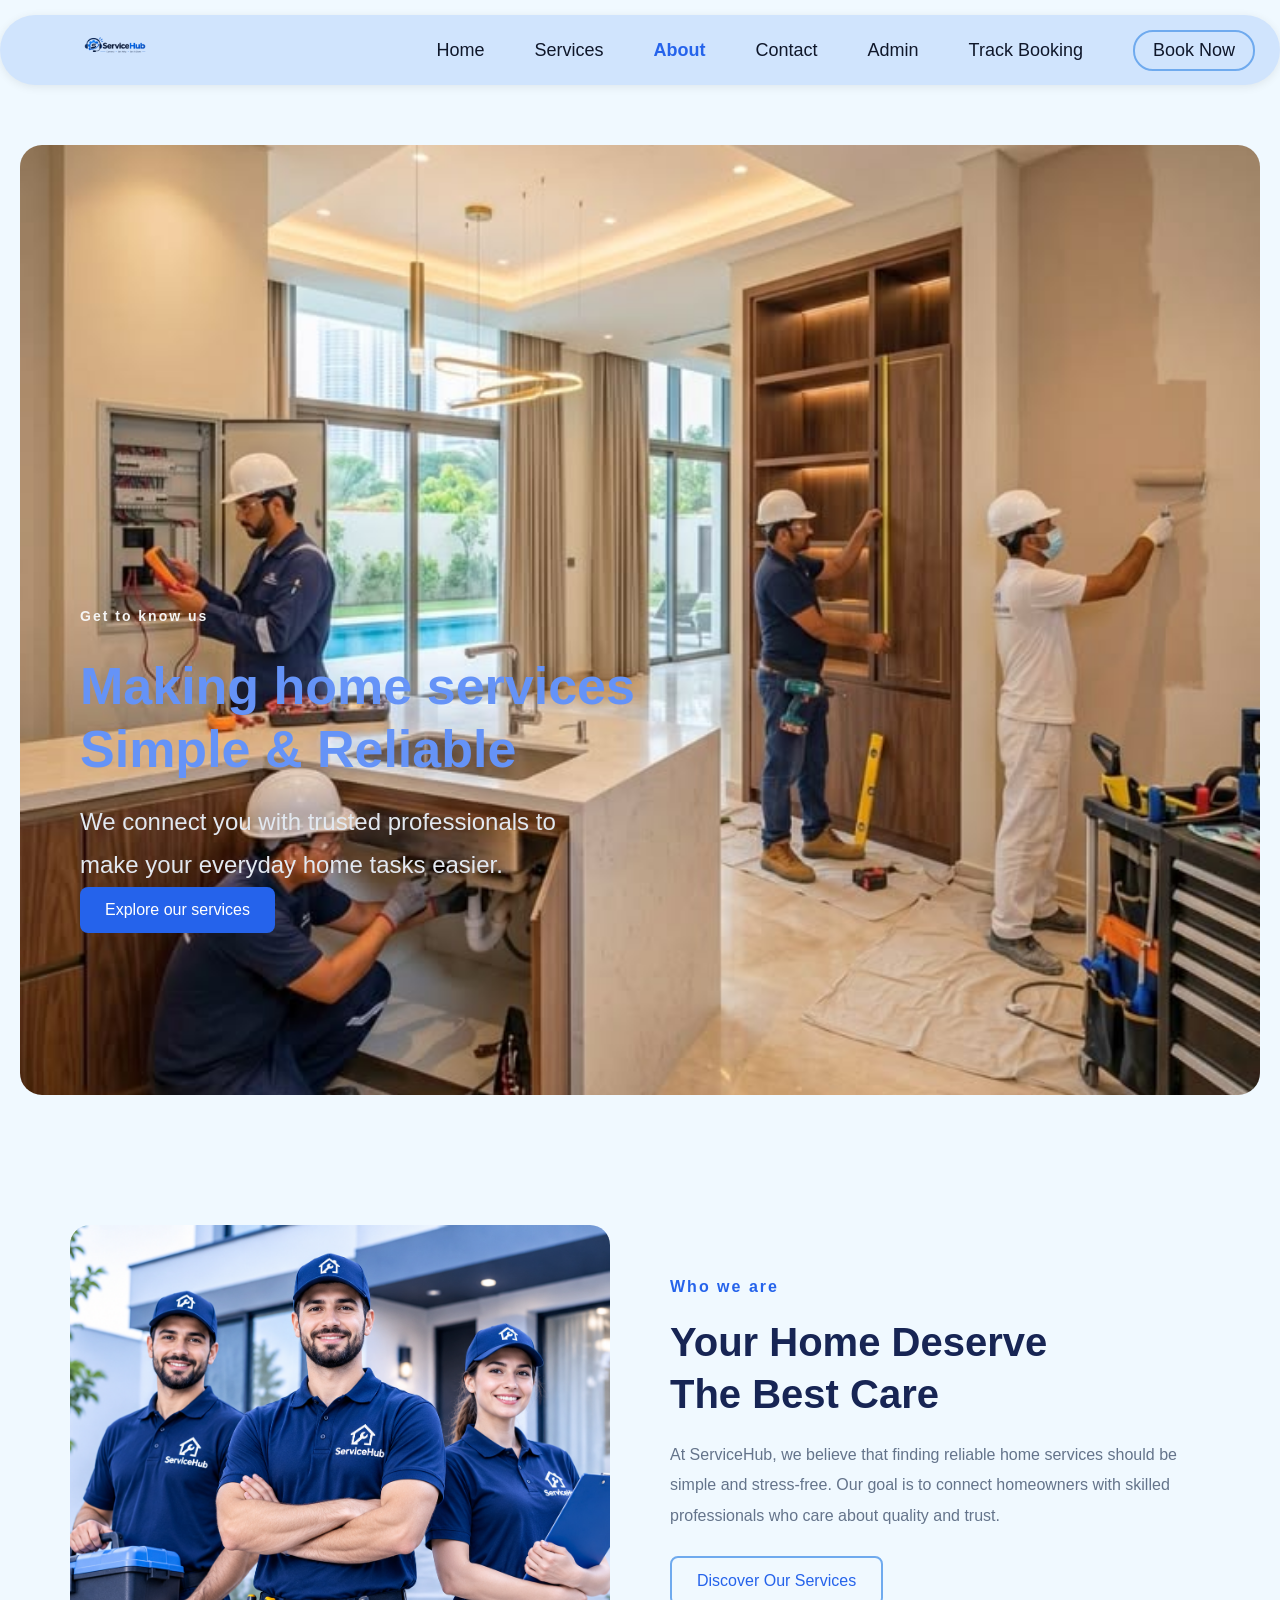
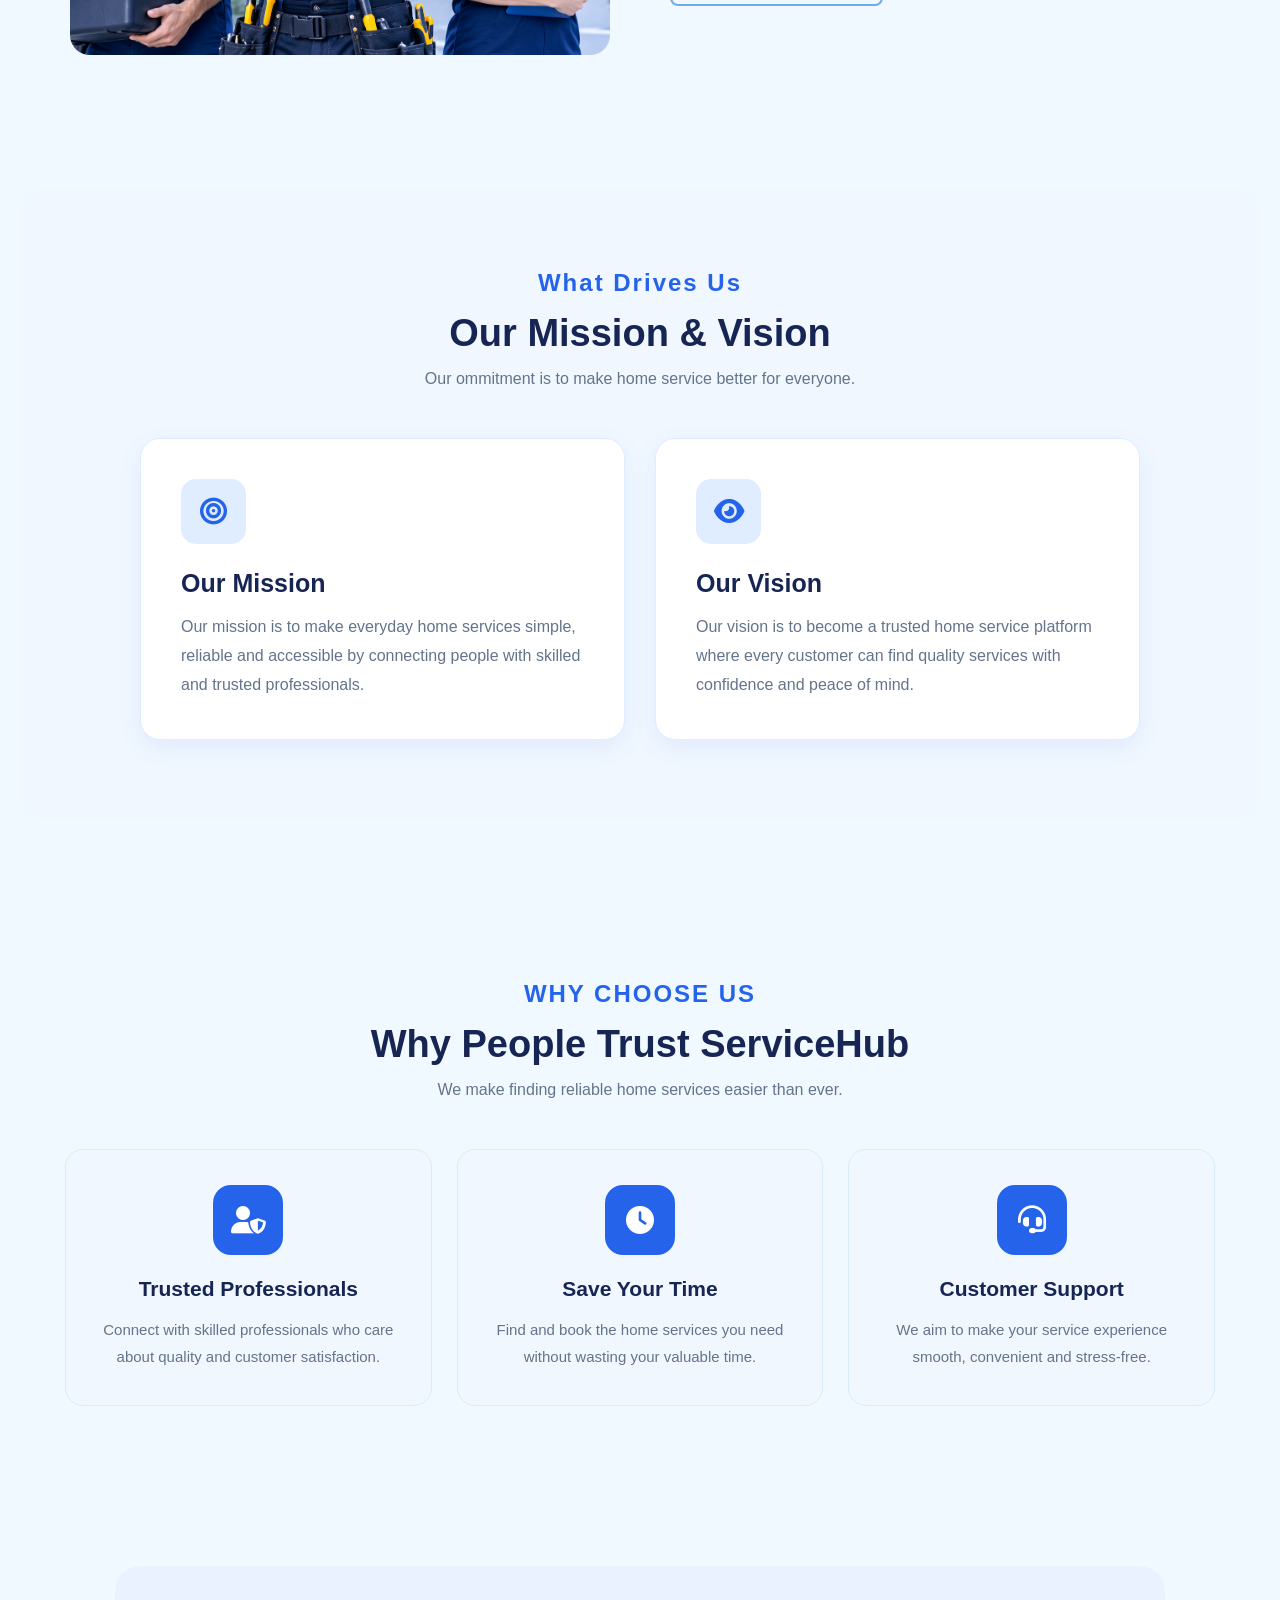
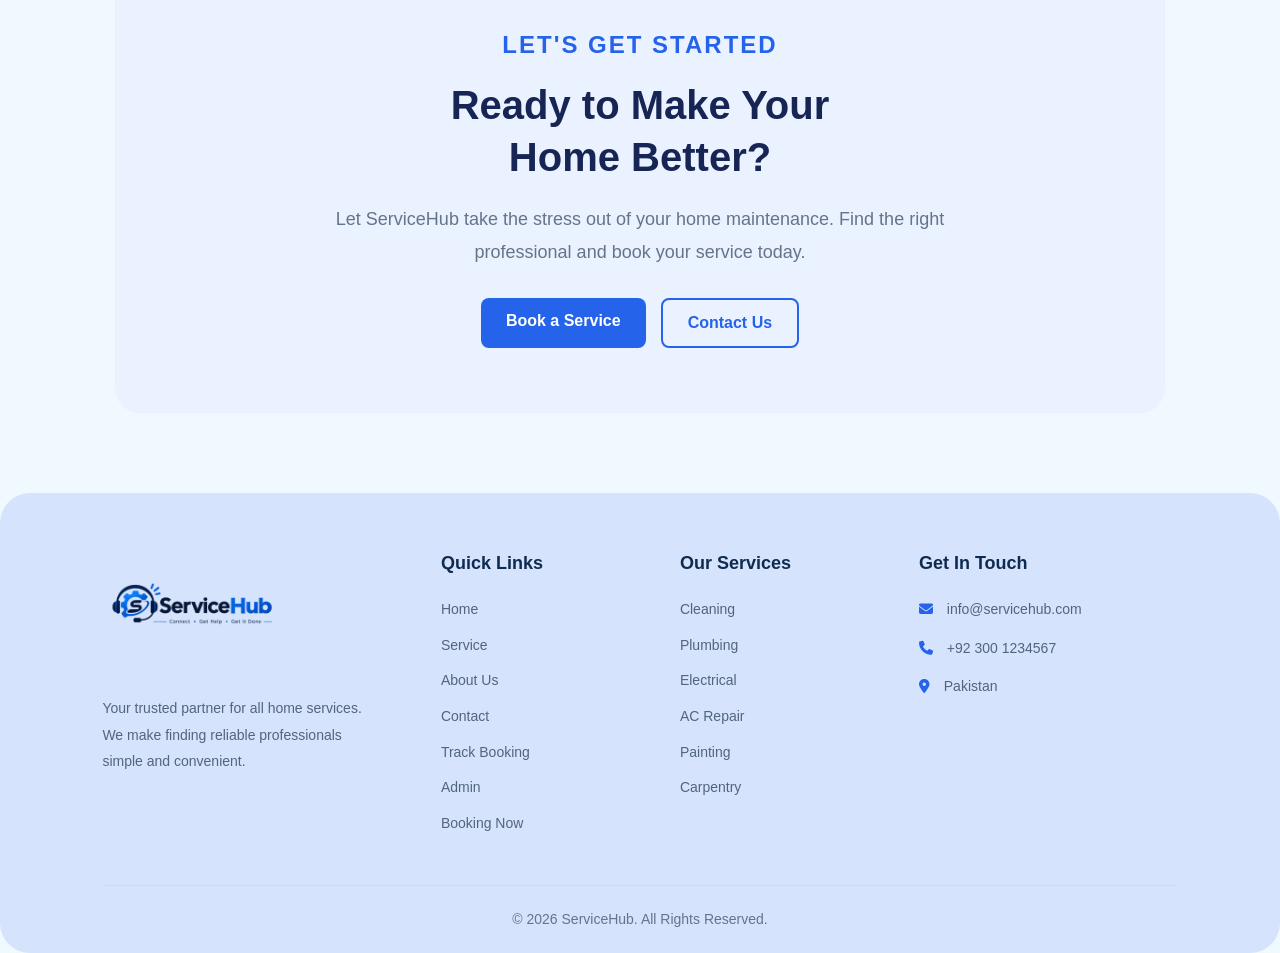
==== about.html @ fc19d073 "servicehub" ====
<!DOCTYPE html>
<html lang="en">

<head>
    <meta charset="UTF-8">
    <meta name="viewport" content="width=device-width, initial-scale=1.0">

    <title>About Us | ServiceHub</title>

    <link rel="stylesheet" href="style.css">
    <link rel="stylesheet" href="https://cdnjs.cloudflare.com/ajax/libs/font-awesome/6.7.2/css/all.min.css">
</head>

<body>

    <!-- Navbar -->
    <header class="header">
        <nav class="navbar">

            <a href="index.html" class="logo">
                <img src="./images/logo.png" alt="ServiceHub Logo">
            </a>

            <div class="nav-links" id="nav-links">
                <a href="index.html">Home</a>
                <a href="service.html">Services</a>
                <a href="about.html" class="active">About</a>
                <a href="contact.html">Contact</a>
                <li>
                    <a href="admin.html">Admin</a>
                </li>
                <li>
                    <a href="tracking.html">Track Booking</a>
                </li>
                <a href="booking.html" class="nav-btn">Book Now</a>
            </div>

            <div class="menu-toggle" id="menu-toggle">
                <i class="fa-solid fa-bars"></i>
            </div>

        </nav>
    </header>

    <section class="about-hero">
        <div class="about-hero-content">
            <span>Get to know us</span>

            <h1>Making home services <br>Simple & Reliable</h1>
            <p>
                We connect you with trusted professionals
                to make your everyday home tasks easier.
            </p>
            <a href="service.html" class="about-hero-btn">Explore our services</a>
        </div>

    </section>

    <section class="who-we-are">
        <div class="who-image">
            <img src="./images/story.png" alt="image">
        </div>
        <div class="who-content">
            <span>Who we are</span>
            <h2>Your Home Deserve <br> The Best Care</h2>
            <p>
                At ServiceHub, we believe that finding reliable
                home services should be simple and stress-free.
                Our goal is to connect homeowners with skilled
                professionals who care about quality and trust.
            </p>
            <a href="service.html">Discover Our Services</a>
        </div>

    </section>

    <section class="mission-vision">
        <div class="mission-heading">
            <span>What Drives Us</span>
            <h2>Our Mission & Vision</h2>
            <p>Our ommitment is to make home service better for everyone.</p>
        </div>
        <div class="mission-container">
            <div class="mission-card">
                <div class="mission-icon">
                    <i class="fa-solid fa-bullseye"></i>
                </div>
                <h3>Our Mission</h3>
                <p>
                    Our mission is to make everyday home services
                    simple, reliable and accessible by connecting
                    people with skilled and trusted professionals.
                </p>
            </div>

            <div class="mission-card">
                <div class="mission-icon">
                    <i class="fa-solid fa-eye"></i>
                </div>
                <h3>Our Vision</h3>
                <p>
                    Our vision is to become a trusted home service
                    platform where every customer can find quality
                    services with confidence and peace of mind.
                </p>
            </div>

        </div>
    </section>

    <section class="why-choose">

        <div class="why-heading">
            <span>WHY CHOOSE US</span>
            <h2>Why People Trust ServiceHub</h2>
            <p>We make finding reliable home services easier than ever.</p>
        </div>

        <div class="why-container">

            <div class="why-card">
                <div class="why-icon">
                    <i class="fa-solid fa-user-shield"></i>
                </div>
                <h3>Trusted Professionals</h3>
                <p>Connect with skilled professionals who care about quality and customer satisfaction.</p>
            </div>

            <div class="why-card">
                <div class="why-icon">
                    <i class="fa-solid fa-clock"></i>
                </div>
                <h3>Save Your Time</h3>
                <p>Find and book the home services you need without wasting your valuable time.</p>
            </div>

            <div class="why-card">
                <div class="why-icon">
                    <i class="fa-solid fa-headset"></i>
                </div>
                <h3>Customer Support</h3>
                <p>We aim to make your service experience smooth, convenient and stress-free.</p>
            </div>

        </div>

    </section>


    <section class="about-cta">

        <div class="cta-content">
            <span>LET'S GET STARTED</span>

            <h2>Ready to Make Your
                <br>Home Better?
            </h2>

            <p>
                Let ServiceHub take the stress out of your
                home maintenance. Find the right professional
                and book your service today.
            </p>

            <div class="cta-buttons">
                <a href="booking.html" class="cta-book">Book a Service</a>
                <a href="contact.html" class="cta-contact">Contact Us</a>
            </div>
        </div>

    </section>

    <footer class="footer">

        <div class="footer-container">

            <div class="footer-about">
                <img src="./images/logo.png" alt="ServiceHub Logo" class="footer-logo">

                <p>
                    Your trusted partner for all home services.
                    We make finding reliable professionals simple
                    and convenient.
                </p>
            </div>

            <div class="footer-links">
                <h3>Quick Links</h3>
                <a href="index.html">Home</a>
                <a href="service.html">Service</a>
                <a href="about.html">About Us</a>
                <a href="contact.html">Contact</a>
                <a href="tracking.html">Track Booking</a>
                <a href="admin.html">Admin</a>
                <a href="booking.html">Booking Now</a>
            </div>

            <div class="footer-links">
                <h3>Our Services</h3>
                <a href="service.html#cleaning">Cleaning</a>
                <a href="service.html#plumbing">Plumbing</a>
                <a href="service.html#electrical">Electrical</a>
                <a href="service.html#ac-repair">AC Repair</a>
                 <a href="service.html#painting">Painting</a>
                <a href="service.html#carpentry">Carpentry</a>
            </div>

            <div class="footer-contact">
                <h3>Get In Touch</h3>
             <p><i class="fa-solid fa-envelope"></i> <a href="mailto:info@servicehub.com">
                        info@servicehub.com
                    </a></p>
                <p><i class="fa-solid fa-phone"></i> <a href="tel:+923001234567">
                        +92 300 1234567
                    </a></p>
                <p><i class="fa-solid fa-location-dot"></i> Pakistan</p>
            </div>

        </div>

        <div class="footer-bottom">
            <p>© 2026 ServiceHub. All Rights Reserved.</p>
        </div>

    </footer>


    <!-- JavaScript -->
    <script src="./script.js"></script>

</body>

</html>
---- style.css ----
/* Universal Styling */
* {
    margin: 0;
    padding: 0;
    box-sizing: border-box;
}

body {
    font-family: Arial, sans-serif;
    background-color: #f0f9ff;
}

/* Header */
.header {
    position: fixed;
    width: 100%;
    background-color: #d0e4fd;
    box-shadow: 0 2px 10px rgba(0, 0, 0, 0.08);
    border-radius: 50px;
    top: 15px;
    z-index: 1000;
}

.navbar {
    width: 100%;
    height: 70px;
    padding: 0px 25px;
    display: flex;
    align-items: center;
    justify-content: space-between;
    box-sizing: border-box;
}

.menu-toggle {
    display: none;
    width: 42px;
    height: 42px;
    border: 1px solid #dddddd;
    border-radius: 8px;
    background: transparent;
    color: #111827;
    font-size: 22px;
    cursor: pointer;
}

.menu-toggle span {
    display: block;
    width: 22px;
    height: 2px;
    background-color: #2563eb;
    border-radius: 5px;
}

.logo img {
    width: 180px;
    height: 45px;
    object-fit: contain;
    transform: none;
}

/* Navigation Links */
.nav-links {
    display: flex;
    align-items: center;
    gap: 50px;
    list-style: none;
}

.nav-links a {
    text-decoration: none;
    color: #0f172a;
    font-size: 18px;
    font-weight: 500;
}

.nav-links a:hover {
    color: #2563eb;
}

.nav-btn {
    border: 2px solid #6faaee;
    color: #2563eb;
    padding: 8px 18px;
    border-radius: 20px;
    text-decoration: none;
    font-size: 15px;
    font-weight: 600;
}

.nav-btn:hover {
  background: #6faaee;
    transform: translateY(-3px);
}

/* Hero Section */
.hero {
    min-height: 780px;
    margin: 0 20px 20px;
    margin-top: 125px;

    padding: 40px;
    display: flex;
    align-items: flex-end;

    border-radius: 30px;
    overflow: hidden;

    background-image: url(./images/img2.jpg);
    background-size: cover;
    background-position: center;
    background-repeat: no-repeat;
}

/* Hero Content */
.hero-content {
    max-width: 650px;
}

.hero-tag {
    color: #146dd9;
    font-size: 14px;
    font-weight: 600;
    letter-spacing: 1px;
}

.hero-content h1 {
    color: white;
    font-size: 48px;
    line-height: 1.2;
    margin: 15px 0;
}

.hero-content h1 span {
    color: #6faaee;
}

.hero-content p {
    color: white;
    font-size: 16px;
    line-height: 1.7;
    max-width: 520px;
}

.hero-buttons {
    display: flex;
    gap: 15px;
    margin-top: 25px;
}

.primary-btn,
.secondary-btn {
    padding: 14px 22px;
    border-radius: 7px;
    text-decoration: none;
    font-weight: 600;
    transition: 0.3s ease;
}

.primary-btn {
    background-color: #2563eb;
    color: white;
}

.primary-btn:hover {
    background-color: rgb(15, 15, 112);
    color: white;
    transform: translateY(-3px);
}

.secondary-btn {
    background-color: #2563eb;
    color: white;
}

.secondary-btn:hover {
    background-color: rgb(9, 9, 91);
    color: white;
    transform: translateY(-3px);
}

/* ===== Popular Services Section ===== */
.services {
    padding: 70px 7%;
    background-color: #f0f9ff;
}

/* Section Heading */
.section-heading {
    text-align: center;
    margin-bottom: 45px;
}

.section-heading span {
    color: #2563eb;
    font-size: 13px;
    font-weight: 700;
    letter-spacing: 1.5px;
}

.section-heading h2 {
    color: #1e293b;
    font-size: 36px;
    margin: 12px 0;
}

.section-heading p {
    color: #64748b;
    font-size: 16px;
}

/* Cards Container */
.service-container {
    display: grid;
    grid-template-columns: repeat(3, 1fr);
    gap: 28px;
}

/* Individual Card */
.service-card {
    background-color: white;
    border-radius: 18px;
    overflow: hidden;
    box-shadow: 0 5px 20px rgba(37, 99, 235, 0.08);
    transition: transform 0.4s ease, box-shadow 0.4s ease;
}

.service-card:hover {
    transform: translateY(-10px);
    box-shadow: 0 15px 30px rgba(37, 99, 235, 0.15);
}

/* Card Images */
.service-img {
    width: 100%;
    height: 380px;
    object-fit: cover;
    background-color: #f8fafc;
    display: block;
    padding: 8px;
    border-radius: 30px;
    cursor: pointer;
}

.service-card a {
    /* background-color: #2563eb; */
    border: 2px solid #6faaee;
    color: white;
    padding: 12px 22px;
    border-radius: 10px;
    text-decoration: none;
    font-size: 15px;
    font-weight: 600;
}

.service-card a:hover {
    background: #6faaee;
    transform: translateY(-3px);
    box-shadow: 0 5px 12px rgba(37, 99, 235, 0.2);
}

.service-card:hover .service-img {
    transform: none;
}

/* Card Content */
.service-card h3 {
    color: #1e293b;
    font-weight: bold;
    font-size: 21px;
    margin: 20px 20px 10px;
}

.service-card p {
    color: #64748b;
    font-size: 20px;
    line-height: 1.7;
    margin: 0 20px 20px;
}

/* Explore Link */
.service-card a {
    display: inline-block;
    color: #2563eb;
    text-decoration: none;
    font-size: 14px;
    font-weight: 600;
    margin: 0 20px 25px;
    transition: color 0.3s ease;
}

.service-card a:hover {
    color: #1d4ed8;
}


/* ServiceHub Difference Section */
.difference {
    background-color: #f3f7ff;
    padding: 100px 8%;
}

.difference-heading {
    text-align: center;
    margin-bottom: 55px;
}

.difference-heading span {
    color: #2563eb;
    font-size: 13px;
    font-weight: 700;
    letter-spacing: 2px;
}

.difference-heading h2 {
    color: #102b50;
    font-size: 42px;
    margin: 20px 0 14px;
}

.difference-heading p {
    color: #64748b;
    font-size: 17px;
}
.difference-container {
    display: grid;
    grid-template-columns: repeat(3, 280px);
    justify-content: center;
    gap: 24px;
    width: 100%;
    margin: 0 auto;
}

.difference-card {
    background-color: #ffffff;
    border: 1px solid #dce8fa;
    border-radius: 16px;
    padding: 30px 26px;
    transition: 0.3s ease;
}

.difference-card:hover {
    transform: translateY(-8px);
    box-shadow: 0 15px 35px rgba(30, 64, 175, 0.10);
}

.difference-icon {
    width: 61px;
    height: 61px;
    background-color: #e5efff;
    color: #2563eb;
    border-radius: 15px;
    display: flex;
    align-items: center;
    justify-content: center;
    font-size: 24px;
    margin-bottom: 20px;
}

.difference-card h3 {
    color: #102b50;
    font-size: 19px;
    margin-bottom: 12px;
}

.difference-card p {
    color: #64748b;
    font-size: 15px;
    line-height: 1.8;
}

/* How It Works Section */
.how-it-works {
    padding: 100px 8%;
    background: #ffffff;
    text-align: center;
}

.how-heading span {
    color: #2563eb;
    font-size: 13px;
    font-weight: 700;
    letter-spacing: 2px;
}

.how-heading h2 {
    color: #102b50;
    font-size: 38px;
    margin: 18px 0 12px;
}

.how-heading p {
    color: #64748b;
    font-size: 16px;
}

.steps-container {
    display: grid;
    grid-template-columns: repeat(3, 280px);
    justify-content: center;
    gap: 65px;
    margin: 70px auto 45px;
}

.step {
    position: relative;
    text-align: center;
}

.step-number {
    width: 95px;
    height: 95px;
    background: #e8f0ff;
    color: #2563eb;
    border-radius: 50%;
    display: flex;
    align-items: center;
    justify-content: center;
    font-size: 32px;
    margin: 0 auto 25px;
    position: relative;
    border: 2px solid #d5e4ff;
}

.step-number span {
    position: absolute;
    top: -8px;
    right: -8px;
    background: #2563eb;
    color: white;
    font-size: 12px;
    padding: 7px;
    border-radius: 50%;
}

.step h3 {
    color: #102b50;
    font-size: 20px;
    margin-bottom: 12px;
}

.step p {
    color: #64748b;
    font-size: 15px;
    line-height: 1.8;
}

.steps-btn {
    display: inline-flex;
    align-items: center;
    gap: 12px;
    border: 2px solid #6faaee;
    color: #2563eb;
    padding: 14px 28px;
    border-radius: 8px;
    text-decoration: none;
    font-weight: 600;
    transition: 0.3s;
}

.steps-btn:hover {
    background: #6faaee;
    transform: translateY(-3px);
}


/* Featured Service Banner */
.featured-banner {
    background: #eaf2ff;
    max-width: 1250px;
    margin: 70px auto;
    padding: 55px 65px;
    border-radius: 25px;
    display: flex;
    align-items: center;
    justify-content: space-between;
    gap: 40px;
    overflow: hidden;
}

.featured-content {
    flex: 1;
}

.featured-tag {
    color: #2563eb;
    font-size: 13px;
    font-weight: 700;
    letter-spacing: 2px;
}

.featured-content h2 {
    color: #102b50;
    font-size: 38px;
    line-height: 1.3;
    margin: 18px 0;
    max-width: 480px;
}

.featured-content p {
    color: #64748b;
    font-size: 16px;
    line-height: 1.8;
    max-width: 470px;
    margin-bottom: 28px;
}

.featured-btn {
    display: inline-flex;
    align-items: center;
    gap: 12px;
   border: 2px solid #6faaee;
    color: #2563eb;
    text-decoration: none;
    padding: 15px 25px;
    border-radius: 8px;
    font-weight: 600;
    transition: 0.3s;
}

.featured-btn:hover {
    background: #6faaee;
    transform: translateY(-3px);
}

.featured-image {
    flex: 1;
    display: flex;
    justify-content: center;
}

.featured-image img {
    width: 100%;
    max-width: 430px;
    height: 330px;
    object-fit: cover;
    border-radius: 20px;
}
.featured-image {
    overflow: hidden;
    border-radius: 20px;
}

.featured-image img {
    transition: transform 0.5s ease;
    cursor: pointer;
}

.featured-image img:hover {
    transform: scale(1.08);
}


/* Footer */
.footer {
    background: #d5e4fc;
    color: #102b50;
    padding: 60px 8% 20px;
    border-radius: 30px;
}

/* Footer Container */
.footer-container {
    display: grid;
    grid-template-columns: 1.5fr 1fr 1fr 1.3fr;
    gap: 40px;
    padding-bottom: 40px;
}

/* Footer Logo */
.footer-logo {
    width: 180px;
    height: auto;
    object-fit: contain;
    margin-bottom: 18px;
}

/* Footer Headings */
.footer h2 {
    font-size: 30px;
    margin-bottom: 18px;
    color: #102b50;
}

.footer h2 span {
    color: #2563eb;
}

.footer h3 {
    font-size: 18px;
    color: #102b50;
    margin-bottom: 22px;
}

/* Footer Text */
.footer p,
.footer a {
    color: #52657e;
    font-size: 14px;
    line-height: 1.9;
}

.footer-about p {
    max-width: 280px;
}

/* Footer Links */
.footer-links {
    display: flex;
    flex-direction: column;
}

.footer a {
    text-decoration: none;
    margin-bottom: 9px;
    transition: 0.3s ease;
}

.footer a:hover {
    color: #2563eb;
    padding-left: 5px;
}

/* Contact Information */
.footer-contact p {
    margin-bottom: 12px;
    cursor: pointer;
}

.footer-contact i {
    color: #2563eb;
    margin-right: 10px;
}

/* Copyright */
.footer-bottom {
    border-top: 1px solid #cbdcf5;
    text-align: center;
    padding-top: 20px;
}

.footer-bottom p {
    color: #64748b;
    margin: 0;
}

/* <==============service page============= */


/* Services Hero */

.services-hero {
    background: linear-gradient(120deg, #f0f6ff, #e2edff);
    padding: 110px 8%;
    text-align: center;
}

.services-hero-content {
    max-width: 850px;
    margin: auto;
}

.services-tag {
    color: #2563eb;
    font-size: 13px;
    font-weight: 700;
    letter-spacing: 2px;
}

.services-hero h1 {
    color: #102b50;
    font-size: 55px;
    line-height: 1.2;
    margin: 20px 0;
}

.services-hero h1 span {
    color: #2563eb;
}

.services-hero p {
    color: #64748b;
    font-size: 16px;
    line-height: 1.8;
    max-width: 600px;
    margin: 0 auto 30px;
}

/* Search Bar */

.service-search {
    background: white;
    max-width: 650px;
    margin: auto;
    padding: 10px;
    border-radius: 12px;
    display: flex;
    align-items: center;
    gap: 12px;
    box-shadow: 0 8px 25px rgba(16, 43, 80, 0.08);
}

.service-search i {
    color: #2563eb;
    padding-left: 12px;
}

.service-search input {
    flex: 1;
    min-width: 0;
    border: none;
    outline: none;
    padding: 12px 5px;
    font-size: 24px;
}

.service-search button {
    border: 2px solid #6faaee !important;
    color: #1d63f9;
    padding: 12px 25px;
    border-radius: 8px;
    cursor: pointer;
    transition: 0.3s;
}


.service-search button:hover {
   background: #6faaee;
    transform: translateY(-3px);
}

/* Categories */

.service-categories {
    padding: 80px 8%;
    background: #ffffff;
}

.category-heading {
    text-align: center;
    margin-bottom: 45px;
}

.category-heading span {
    color: #2563eb;
    font-size: 13px;
    font-weight: 700;
    letter-spacing: 2px;
}

.category-heading h2 {
    color: #102b50;
    font-size: 34px;
    margin: 15px 0;
}

.category-heading p {
    color: #64748b;
    font-size: 15px;
}

.category-container {
    display: grid;
    grid-template-columns: repeat(3, 1fr);
    gap: 25px;
    max-width: 1050px;
    margin: auto;
}

.category-item {
    background: #f5f8ff;
    border: 1px solid #e5edfa;
    padding: 35px 20px;
    border-radius: 15px;
    text-align: center;
    text-decoration: none;
    transition: 0.3s ease;
}

.category-item:hover {
    transform: translateY(-7px);
    background: #eaf2ff;
    box-shadow: 0 12px 25px rgba(37, 99, 235, 0.10);
}

.category-item i {
    font-size: 30px;
    color: #2563eb;
    margin-bottom: 18px;
}

.category-item h3 {
    color: #102b50;
    font-size: 19px;
    margin-bottom: 10px;
}

.category-item p {
    color: #64748b;
    font-size: 14px;
}
/* Categories Section */
.service-categories {
    background: #ffffff;
    padding: 80px 8%;
}

.category-heading {
    text-align: center;
    margin-bottom: 45px;
}

.category-heading span {
    color: #2563eb;
    font-size: 13px;
    font-weight: 700;
    letter-spacing: 2px;
}

.category-heading h2 {
    color: #102b50;
    font-size: 36px;
    margin: 12px 0;
}

.category-heading p {
    color: #64748b;
    font-size: 15px;
}

/* Cards Container */
.category-container {
    display: grid;
    grid-template-columns: repeat(3, 1fr);
    gap: 28px;
    max-width: 1100px;
    margin: 0 auto;
}

/* Individual Card */
.category-item {
    background: #ffffff;
    border: 1px solid #e5edfa;
    border-radius: 18px;
    overflow: hidden;
    text-decoration: none;
    text-align: left;
    box-shadow: 0 5px 18px rgba(16, 43, 80, 0.06);
    transition: all 0.35s ease;
}

/* Card Image */
.category-image {
    width: 100%;
    height: 220px;
    overflow: hidden;
}

.category-image img {
    width: 100%;
    height: 100%;
    object-fit: cover;
    display: block;
    transition: transform 0.6s ease;
}

/* Image Zoom */
.category-item:hover .category-image img {
    transform: scale(1.1);
}

/* Card Heading */
.category-item h3 {
    color: #102b50;
    font-size: 20px;
    font-weight: 600;
    margin: 20px 20px 8px;
}

/* Card Description */
.category-item p {
    color: #64748b;
    font-size: 14px;
    line-height: 1.6;
    margin: 0 20px 22px;
}

/* Card Hover */
.category-item:hover {
    transform: translateY(-8px);
    border-color: #bfdbfe;
    box-shadow: 0 15px 30px rgba(37, 99, 235, 0.13);
}




/* ============================= */
/* SERVICES HERO SECTION */
/* ============================= */

.services-hero {
    background: linear-gradient(120deg, #f0f6ff, #e2edff);
    padding: 110px 8%;
    margin-top: 30px;
    text-align: center;
}

.services-hero-content {
    max-width: 850px;
    margin: auto;
}

.services-tag {
    color: #2563eb;
    font-size: 13px;
    font-weight: 700;
    letter-spacing: 2px;
}

.services-hero h1 {
    color: #102b50;
    font-size: 55px;
    line-height: 1.2;
    margin: 20px 0;
}

.services-hero h1 span {
    color: #2563eb;
}

.services-hero p {
    color: #64748b;
    font-size: 16px;
    line-height: 1.8;
    max-width: 600px;
    margin: 0 auto 30px;
}

/* ============================= */
/* SEARCH BAR */
/* ============================= */

.service-search {
    background: #ffffff;
    max-width: 650px;
    width: 100%;
    margin: auto;
    padding: 10px;
    border-radius: 12px;
    display: flex;
    align-items: center;
    gap: 12px;
    box-shadow: 0 8px 25px rgba(16, 43, 80, 0.08);
}

.service-search i {
    color: #2563eb;
    padding-left: 12px;
}

.service-search input {
    flex: 1;
    min-width: 0;
    border: none;
    outline: none;
    padding: 12px 5px;
    font-size: 14px;
}

.service-search button {
    border: 2px solid #6faaee;
    border: none;
    padding: 14px 25px;
    border-radius: 8px;
    cursor: pointer;
    transition: 0.3s ease;
}

.service-search button:hover {
    background: #6faaee;
    transform: translateY(-3px);
}

/* ============================= */
/* CATEGORIES SECTION */
/* ============================= */

.service-categories {
    padding: 80px 8%;
    background: #ffffff;
}

.category-heading {
    text-align: center;
    margin-bottom: 45px;
}

.category-heading span {
    color: #2563eb;
    font-size: 13px;
    font-weight: 700;
    letter-spacing: 2px;
}

.category-heading h2 {
    color: #102b50;
    font-size: 36px;
    margin: 12px 0;
}

.category-heading p {
    color: #64748b;
    font-size: 15px;
    line-height: 1.7;
}

/* ============================= */
/* CATEGORY CARDS CONTAINER */
/* ============================= */

.category-container {
    display: grid;
    grid-template-columns: repeat(3, minmax(0, 1fr));
    gap: 28px;
    max-width: 1100px;
    width: 100%;
    margin: 0 auto;
}

/* ============================= */
/* INDIVIDUAL CATEGORY CARD */
/* ============================= */

.category-item {
    display: block;
    min-width: 0;
    padding: 0;
    background: #ffffff;
    border: 1px solid #e5edfa;
    border-radius: 18px;
    overflow: hidden;
    text-align: left;
    text-decoration: none;
    box-shadow: 0 5px 18px rgba(16, 43, 80, 0.06);
    transition: all 0.35s ease;
}

/* Card Image */

.category-image {
    width: 100%;
    height: 220px;
    overflow: hidden;
}

.category-image img {
    width: 100%;
    height: 100%;
    display: block;
    object-fit: cover;
    object-position: center;
    transition: transform 0.5s ease;
}

/* Image Zoom Effect */

.category-item:hover .category-image img {
    transform: scale(1.08);
}

/* Card Heading */

.category-item h3 {
    color: #102b50;
    font-size: 20px;
    font-weight: 600;
    margin: 18px 20px 8px;
}

/* Card Description */

.category-item p {
    color: #64748b;
    font-size: 14px;
    line-height: 1.6;
    margin: 0 20px 22px;
}

/* Card Hover */

.category-item:hover {
    transform: translateY(-7px);
    border-color: #bfdbfe;
    box-shadow: 0 15px 30px rgba(37, 99, 235, 0.13);
}


/* Special Offers Section */

.special-offers {
    max-width: 1150px;
    margin: 80px auto;
    padding: 55px;
    background: #eaf2ff;
    border-radius: 25px;

    display: flex;
    align-items: center;
    justify-content: space-between;
    gap: 40px;
}

.offer-content {
    flex: 1;
}

.offer-tag {
    display: inline-block;
    background: #d1e2ff;
    color: #2563eb;
    padding: 9px 18px;
    border-radius: 30px;
    font-size: 13px;
    font-weight: 700;
    letter-spacing: 1px;
}

.offer-content h2 {
    font-size: 36px;
    color: #172554;
    line-height: 1.3;
    margin: 22px 0 15px;
}

.offer-content p {
    color: #53627a;
    font-size: 16px;
    line-height: 1.8;
    max-width: 480px;
}

.offer-code {
    margin: 22px 0;
    display: flex;
    align-items: center;
    gap: 12px;
}

.offer-code span {
    color: #53627a;
    font-weight: 600;
}

.offer-code strong {
    background: white;
    color: #2563eb;
    padding: 10px 20px;
    border: 2px dashed #2563eb;
    border-radius: 8px;
    letter-spacing: 2px;
}

.offer-btn {
    display: inline-block;
     border: 2px solid #6faaee;
    color: #2563eb;
    padding: 14px 25px;
    border-radius: 8px;
    text-decoration: none;
    font-weight: 600;
    transition: 0.3s;
}

.offer-btn:hover {
    background: #6faaee;
    transform: translateY(-3px);
}

.offer-image {
    flex: 1;
    max-width: 450px;
}

.offer-image img {
    width: 100%;
    height: 330px;
    object-fit: cover;
    border-radius: 20px;
    display: block;
}
/* Before & After Transformation */

.transformation {
    padding: 80px 30px;
    text-align: center;
}

.transformation-heading {
    max-width: 650px;
    margin: 0 auto 45px;
}

.transformation-heading span {
    color: #2563eb;
    font-size: 44px;
    font-weight: 700;
    letter-spacing: 2px;
}

.transformation-heading h2 {
    font-size: 36px;
    color: #172554;
    margin: 15px 0;
}

.transformation-heading p {
    color: #64748b;
    line-height: 1.7;
}

.transformation-container {
    max-width: 1050px;
    margin: auto;
    display: grid;
    grid-template-columns: repeat(2, 1fr);
    gap: 25px;
}

.transform-card {
    overflow: hidden;
    border-radius: 20px;
    box-shadow: 0 8px 25px rgba(0,0,0,0.10);
}

.transform-image {
    height: 350px;
    position: relative;
    overflow: hidden;
}

.transform-image img {
    width: 100%;
    height: 100%;
    display: block;
    object-fit: cover;
    transition: 0.5s;
    cursor: pointer;
}

.transform-card:hover img {
    transform: scale(1.06);
}

.image-label {
    position: absolute;
    top: 18px;
    left: 18px;
    background: #172554;
    color: white;
    padding: 10px 22px;
    border-radius: 6px;
    font-size: 13px;
    font-weight: 700;
}

.after-label {
    background: #2563eb;
}

/* Customer Reviews */

.reviews {
    padding: 80px 30px;
    background: #f8faff;
    text-align: center;
}

.reviews-heading {
    margin-bottom: 45px;
}

.reviews-heading span {
    color: #2563eb;
    font-size: 34px;
    font-weight: 700;
    letter-spacing: 2px;
}

.reviews-heading h2 {
    color: #172554;
    font-size: 36px;
    margin: 15px 0;
}

.reviews-heading p {
    color: #64748b;
}

.reviews-container {
    max-width: 1100px;
    margin: auto;
    display: grid;
    grid-template-columns: repeat(3, 1fr);
    gap: 25px;
    cursor: pointer;
}

.review-card {
    background: white;
    padding: 35px 25px;
    border-radius: 18px;
    box-shadow: 0 5px 20px rgba(0,0,0,0.06);
    transition: 0.3s;
}

.review-card:hover {
    transform: translateY(-8px);
    box-shadow: 0 10px 25px rgba(37,99,235,0.12);
}

.stars {
    color: #f5a623;
    font-size: 22px;
    letter-spacing: 3px;
    margin-bottom: 20px;
}

.review-card p {
    color: #64748b;
    line-height: 1.8;
    margin-bottom: 25px;
}

.review-card h3 {
    color: #172554;
    margin-bottom: 8px;
}

.review-card span {
    color: #2563eb;
    font-size: 14px;
}


/* ===============about========== */


/* About Hero Section */

.about-hero {
    min-height: 950px;
    margin: 145px 20px 30px;
    padding: 60px;

    display: flex;
    align-items: center;

    background:
        url("./images/about.jpg");

    background-size: cover;
    background-position: center;
    border-radius: 22px;
}

.about-hero-content {
    max-width: 650px;
    color: #6593f7;
    position: relative;
    top: 150px;
}

.about-hero-content span {
    color: whitesmoke;
    font-size: 14px;
    font-weight: 700;
    letter-spacing: 2px;
    margin-top: 40px;
}

.about-hero-content h1 {
    font-size: 52px;
    line-height: 1.2;
    margin: 20px 0;
    margin-top: 30px;
}

.about-hero-content p {
    font-size: 24px;
    line-height: 1.8;
    color: #e2e8f0;
    max-width: 500px;

}

.about-hero-btn {
    display: inline-block;
    padding: 14px 25px;
    background: #2563eb;
    color: white;
    text-decoration: none;
    border-radius: 8px;
    transition: 0.3s;
}

.about-hero-btn:hover {
    background: white;
    color: #2563eb;
}
.who-we-are {
    display: flex;
    align-items: center;
    justify-content: space-between;
    gap: 60px;
    max-width: 1200px;
    margin: 100px auto;
    padding: 30px;
}

.who-image {
    flex: 1;
}

.who-image img {
    width: 100%;
    height: 430px;
    object-fit: cover;
    border-radius: 20px;
    cursor: pointer;
     transition: transform 0.5s ease;
}
.who-image img:hover {
    transform: scale(1.08);
}

.who-content {
    flex: 1;
}

.who-content span {
    color: #2563eb;
    font-weight: 700;
    letter-spacing: 2px;
}

.who-content h2 {
    font-size: 40px;
    color: #172554;
    line-height: 1.3;
    margin: 20px 0;
}

.who-content p {
    color: #64748b;
    font-size: 16px;
    line-height: 1.9;
    margin-bottom: 25px;
}

.who-content a {
    display: inline-block;
   border: 2px solid #6faaee;
    color: #2563eb;
    padding: 14px 25px;
    border-radius: 8px;
    text-decoration: none;
    transition: 0.3s;
}

.who-content a:hover {
       background: #6faaee;
    transform: translateY(-3px);
}

/* Mission & Vision Section */

.mission-vision {
    padding: 80px 30px;
    background: #f0f7ff;
    margin: 80px 20px;
    border-radius: 25px;
    cursor: pointer;
}

.mission-heading {
    text-align: center;
    margin-bottom: 50px;
}

.mission-heading span {
    color: #2563eb;
    font-size: 24px;
    font-weight: 700;
    letter-spacing: 2px;
}

.mission-heading h2 {
    color: #172554;
    font-size: 38px;
    margin: 15px 0;
}

.mission-heading p {
    color: #64748b;
    font-size: 16px;
}

.mission-container {
    display: grid;
    grid-template-columns: repeat(2, 1fr);
    gap: 30px;
    max-width: 1000px;
    margin: auto;
}

.mission-card {
    background: white;
    padding: 40px;
    border-radius: 20px;
    box-shadow: 0 8px 25px rgba(37, 99, 235, 0.08);
    transition: 0.4s ease;
    border: 1px solid #e0ecff;
}

.mission-card:hover {
    transform: translateY(-10px);
    box-shadow: 0 15px 30px rgba(37, 99, 235, 0.15);
}

.mission-icon {
    width: 65px;
    height: 65px;
    background: #e0ecff;
    color: #2563eb;
    display: flex;
    align-items: center;
    justify-content: center;
    border-radius: 15px;
    font-size: 27px;
    margin-bottom: 25px;
}

.mission-card h3 {
    font-size: 25px;
    color: #172554;
    margin-bottom: 15px;
}

.mission-card p {
    color: #64748b;
    font-size: 16px;
    line-height: 1.8;
}

/* WHY CHOOSE SERVICEHUB */

.why-choose {
    padding: 80px 30px;
    margin: 80px 20px;
}

.why-heading {
    text-align: center;
    margin-bottom: 50px;
}

.why-heading span {
    color: #2563eb;
    font-size: 24px;
    font-weight: 700;
    letter-spacing: 2px;
}

.why-heading h2 {
    color: #172554;
    font-size: 38px;
    margin: 15px 0;
}

.why-heading p {
    color: #64748b;
    font-size: 16px;
}

.why-container {
    display: grid;
    grid-template-columns: repeat(3, 1fr);
    gap: 25px;
    max-width: 1150px;
    margin: auto;
    cursor: pointer;
}

.why-card {
    background: #f0f7ff;
    padding: 35px 25px;
    border-radius: 18px;
    text-align: center;
    border: 1px solid #dbeafe;
    transition: 0.4s ease;
}

.why-card:hover {
    transform: translateY(-10px);
    background: white;
    box-shadow: 0 12px 30px rgba(37, 99, 235, 0.12);
}

.why-icon {
    width: 70px;
    height: 70px;
    margin: 0 auto 22px;
    background: #2563eb;
    color: white;
    border-radius: 18px;
    display: flex;
    align-items: center;
    justify-content: center;
    font-size: 28px;
}

.why-card h3 {
    color: #172554;
    font-size: 21px;
    margin-bottom: 15px;
}

.why-card p {
    color: #64748b;
    font-size: 15px;
    line-height: 1.8;
}

/* ABOUT CTA SECTION */
.about-cta {
    max-width: 1050px;
    margin: 80px auto;
    padding: 65px 30px;
    background: #eaf2ff;
    border-radius: 25px;
    text-align: center;
}

.cta-content {
    max-width: 650px;
    margin: auto;
}

.cta-content span {
    color: #2563eb;
    font-size: 24px;
    font-weight: 700;
    letter-spacing: 2px;
}

.cta-content h2 {
    color: #172554;
    font-size: 40px;
    line-height: 1.3;
    margin: 20px 0;
}

.cta-content p {
    color: #64748b;
    font-size: 18px;
    line-height: 1.8;
    margin-bottom: 30px;
}

.cta-buttons {
    display: flex;
    justify-content: center;
    gap: 15px;
    flex-wrap: wrap;
}

.cta-book,
.cta-contact {
    display: inline-block;
    padding: 14px 25px;
    border-radius: 8px;
    text-decoration: none;
    font-weight: 600;
    transition: 0.3s;
}

.cta-book {
    background: #2563eb;
    color: white;
}

.cta-contact {
    border: 2px solid #2563eb;
    color: #2563eb;
}

.cta-book:hover {
    background: #172554;
    transform: translateY(-4px);
}

.cta-contact:hover {
    background: #2563eb;
    color: white;
    transform: translateY(-4px);
}

/* ==============contact=============== */

/* Contact Hero */
.contact-hero {
    min-height: 450px;
    margin: 145px 20px 30px;
    padding: 50px 45px;
    display: flex;
    align-items: center;
    justify-content: space-between;
    gap: 30px;
    background: #eaf2ff;
    border-radius: 22px;
}

.contact-hero-content {
    flex: 1;
    max-width: 550px;
}
/* Contact Hero Card */

.contact-hero {
    width: calc(100% - 60px);
    max-width: 1150px;
    min-height: 380px;
    margin: 145px auto 50px;
    padding: 35px;
    box-sizing: border-box;

    display: flex;
    align-items: center;
    justify-content: space-between;
    gap: 35px;
    background: #eaf2ff;
    border-radius: 25px;
}

.contact-hero-content {
    flex: 1;
    max-width: 500px;
}

.contact-hero-content h1 {
    font-size: 42px;
}

.contact-hero-content p {
    font-size: 16px;
    line-height: 1.8;
}

.contact-hero-image {
    width: 45%;
    height: 300px;
    overflow: hidden;
    border-radius: 18px;
    flex-shrink: 0;
}

.contact-hero-image img {
    width: 100%;
    height: 100%;
    object-fit: cover;
    display: block;
}

.contact-hero-content span {
    color: #2563eb;
    font-size: 14px;
    font-weight: 700;
    letter-spacing: 2px;
}

.contact-hero-content h1 {
    color: #172554;
    font-size: 48px;
    line-height: 1.2;
    margin: 20px 0;
}

.contact-hero-content p {
    color: #64748b;
    font-size: 17px;
    line-height: 1.8;
    max-width: 500px;
}

/* Contact Information */

.contact-info {
    padding: 70px 30px;
}

.contact-info-heading {
    text-align: center;
    margin-bottom: 45px;
}

.contact-info-heading span {
    color: #2563eb;
    font-size: 13px;
    font-weight: 700;
    letter-spacing: 2px;
}

.contact-info-heading h2 {
    color: #172554;
    font-size: 36px;
    margin: 15px 0;
}

.contact-info-heading p {
    color: #64748b;
    font-size: 16px;
}

.contact-info-container {
    display: grid;
    grid-template-columns: repeat(3, 1fr);
    gap: 25px;
    max-width: 1100px;
    margin: auto;
    cursor: pointer;
}

.contact-info-card {
    background: #f0f7ff;
    padding: 35px 20px;
    border-radius: 18px;
    text-align: center;
    border: 1px solid #dbeafe;
    transition: 0.3s;
}

.contact-info-card:hover {
    transform: translateY(-8px);
    box-shadow: 0 12px 25px rgba(37, 99, 235, 0.12);
}

.contact-info-icon {
    width: 65px;
    height: 65px;
    background: #2563eb;
    color: white;
    display: flex;
    align-items: center;
    justify-content: center;
    border-radius: 16px;
    font-size: 25px;
    margin: 0 auto 20px;
}

.contact-info-card h3 {
    color: #172554;
    font-size: 21px;
    margin-bottom: 12px;
}

.contact-info-card p {
    color: #64748b;
    font-size: 14px;
    margin-bottom: 15px;
}

.contact-info-card a,
.contact-info-card span {
    color: #2563eb;
    font-size: 14px;
    font-weight: 600;
    text-decoration: none;
}
/* Contact Form Section */

.contact-form-section {
    max-width: 1150px;
    margin: 80px auto;
    padding: 55px;
    background: #f0f7ff;
    border-radius: 25px;
    display: flex;
    align-items: center;
    gap: 50px;
}

.contact-form-content {
    flex: 1;
}

.contact-form-content > span {
    color: #2563eb;
    font-size: 13px;
    font-weight: 700;
    letter-spacing: 2px;
}

.contact-form-content h2 {
    color: #172554;
    font-size: 36px;
    margin: 18px 0;
}

.contact-form-content > p {
    color: #64748b;
    font-size: 16px;
    line-height: 1.8;
}

.contact-detail {
    display: flex;
    align-items: center;
    gap: 18px;
    margin-top: 35px;
}

.contact-detail i {
    width: 55px;
    height: 55px;
    background: #2563eb;
    color: white;
    display: flex;
    align-items: center;
    justify-content: center;
    border-radius: 14px;
    font-size: 22px;
}

.contact-detail h3 {
    color: #172554;
    font-size: 18px;
}

.contact-detail p {
    color: #64748b;
    font-size: 14px;
    margin-top: 5px;
}

/* Form */

.contact-form {
    flex: 1.2;
    background: white;
    padding: 35px;
    border-radius: 18px;
    box-shadow: 0 8px 25px rgba(37, 99, 235, 0.08);
}

.form-row {
    display: flex;
    gap: 15px;
}

.form-group {
    flex: 1;
    margin-bottom: 20px;
}

.form-group label {
    display: block;
    color: #172554;
    font-size: 14px;
    font-weight: 600;
    margin-bottom: 9px;
}

.form-group input,
.form-group textarea {
    width: 100%;
    padding: 13px;
    border: 1px solid #dbeafe;
    border-radius: 8px;
    outline: none;
    font-family: inherit;
    font-size: 14px;
    box-sizing: border-box;
}

.form-group input:focus,
.form-group textarea:focus {
    border-color: #2563eb;
}

.form-group textarea {
    resize: vertical;
}

.contact-submit {
    background: #2563eb;
    color: white;
    border: none;
    padding: 14px 24px;
    border-radius: 8px;
    font-size: 14px;
    font-weight: 600;
    cursor: pointer;
    transition: 0.3s;
}

.contact-submit:hover {
    background: #172554;
    transform: translateY(-3px);
}

.form-group select {
    width: 100%;
    padding: 13px;
    border: 1px solid #dbeafe;
    border-radius: 8px;
    outline: none;
    background: white;
    color: #64748b;
    font-family: inherit;
    font-size: 14px;
    box-sizing: border-box;
    cursor: pointer;
}

.form-group select:focus {
    border-color: #2563eb;
}

.form-message {
    margin-top: 15px;
    font-size: 14px;
    font-weight: 600;
    color: #16a34a;
    text-align: center;
}

/* Booking Hero */

.booking-hero {
    min-height: 350px;
    margin: 145px 20px 50px;
    padding: 50px;
    background: #eaf2ff;
    border-radius: 25px;
    display: flex;
    align-items: center;
    justify-content: center;
    text-align: center;
}

.booking-hero-content {
    max-width: 700px;
}

.booking-hero-content span {
    color: #2563eb;
    font-size: 14px;
    font-weight: 700;
    letter-spacing: 2px;
}

.booking-hero-content h1 {
    color: #172554;
    font-size: 46px;
    line-height: 1.3;
    margin: 20px 0;
}

.booking-hero-content p {
    color: #64748b;
    font-size: 16px;
    line-height: 1.8;
}
/* Booking Section */

.booking-section {
    padding: 60px 20px;
    margin: 50px auto;
}

.booking-heading {
    text-align: center;
    margin-bottom: 45px;
}

.booking-heading span {
    color: #2563eb;
    font-size: 13px;
    font-weight: 700;
    letter-spacing: 2px;
}

.booking-heading h2 {
    color: #172554;
    font-size: 38px;
    margin: 15px 0;
}

.booking-heading p {
    color: #64748b;
    font-size: 16px;
}

.booking-form {
    max-width: 850px;
    margin: auto;
    padding: 45px;
    background: white;
    border-radius: 20px;
    box-shadow: 0 8px 35px rgba(37, 99, 235, 0.10);
    border: 1px solid #dbeafe;
}

.booking-form h3 {
    color: #172554;
    font-size: 22px;
    margin-bottom: 25px;
}

.booking-subheading {
    margin-top: 35px;
}

.booking-row {
    display: flex;
    gap: 20px;
}

.booking-group {
    flex: 1;
    margin-bottom: 22px;
}

.booking-group label {
    display: block;
    color: #172554;
    font-size: 14px;
    font-weight: 600;
    margin-bottom: 10px;
}

.booking-group input,
.booking-group select,
.booking-group textarea {
    width: 100%;
    padding: 14px;
    border: 1px solid #dbeafe;
    border-radius: 9px;
    outline: none;
    font-family: inherit;
    font-size: 14px;
    box-sizing: border-box;
    background: white;
    color: #475569;
}

.booking-group input:focus,
.booking-group select:focus,
.booking-group textarea:focus {
    border-color: #2563eb;
}

.booking-group textarea {
    resize: vertical;
}

.booking-submit {
    background: #2563eb;
    color: white;
    border: none;
    padding: 15px 28px;
    border-radius: 9px;
    font-size: 15px;
    font-weight: 600;
    cursor: pointer;
    transition: 0.3s;
}

.booking-submit:hover {
    background: #172554;
    transform: translateY(-3px);
}

.booking-message {
    margin-top: 15px;
    font-size: 14px;
    font-weight: 600;
    text-align: center;
}



/* Active Navbar Link */

.nav-links a.active {
    color: #2563eb !important;
    font-weight: 700;
}

.nav-links a.active::after {
    width: 100%;
}



/* Booking Confirmation */

.booking-success {
    display: none;
    max-width: 650px;
    margin: 50px auto;
    padding: 45px 35px;
    background: #f0f7ff;
    border: 1px solid #dbeafe;
    border-radius: 22px;
    text-align: center;
    box-sizing: border-box;
}

.success-icon {
    width: 75px;
    height: 75px;
    margin: 0 auto 25px;
    background: #2563eb;
    color: white;
    display: flex;
    align-items: center;
    justify-content: center;
    border-radius: 50%;
    font-size: 32px;
}

.booking-success > span {
    color: #2563eb;
    font-size: 13px;
    font-weight: 700;
    letter-spacing: 2px;
}

.booking-success h2 {
    color: #172554;
    font-size: 38px;
    margin: 15px 0;
}

.booking-success > p {
    color: #64748b;
    font-size: 15px;
    line-height: 1.8;
}

.success-details {
    background: white;
    padding: 22px;
    border-radius: 12px;
    margin: 25px 0;
    text-align: left;
}

.success-details p {
    color: #475569;
    font-size: 14px;
    margin: 12px 0;
    overflow-wrap: anywhere;
}

.success-details strong {
    color: #172554;
}

.success-home-btn {
    display: inline-block;
    padding: 13px 25px;
    background: #2563eb;
    color: white;
    border-radius: 8px;
    text-decoration: none;
    font-weight: 600;
    transition: 0.3s;
}

.success-home-btn:hover {
    background: #172554;
    transform: translateY(-3px);
}

/* Tracking Hero */

.tracking-hero {
    width: calc(100% - 60px);
    max-width: 1150px;
    min-height: 350px;
    margin: 145px auto 50px;
    padding: 50px;
    box-sizing: border-box;

    display: flex;
    align-items: center;
    justify-content: center;

    background: #eaf2ff;
    border-radius: 25px;
    text-align: center;
}

.tracking-hero-content {
    max-width: 700px;
}

.tracking-hero-content span {
    color: #2563eb;
    font-size: 14px;
    font-weight: 700;
    letter-spacing: 2px;
}

.tracking-hero-content h1 {
    color: #172554;
    font-size: 45px;
    line-height: 1.3;
    margin: 20px 0;
}

.tracking-hero-content p {
    color: #64748b;
    font-size: 17px;
    line-height: 1.8;
}

/* Tracking Section */

.tracking-section {
    padding: 60px 20px;
    margin: 50px auto;
}

.tracking-heading {
    text-align: center;
    margin-bottom: 40px;
}

.tracking-heading span {
    color: #2563eb;
    font-size: 14px;
    font-weight: 700;
    letter-spacing: 2px;
}

.tracking-heading h2 {
    color: #172554;
    font-size: 36px;
    margin: 15px 0;
}

.tracking-heading p {
    color: #64748b;
    font-size: 16px;
}

.tracking-box {
    max-width: 550px;
    margin: auto;
    padding: 40px;
    box-sizing: border-box;

    background: white;
    border: 1px solid #dbeafe;
    border-radius: 20px;

    box-shadow: 0 10px 30px rgba(37, 99, 235, 0.08);
    text-align: center;
}

.tracking-icon {
    width: 70px;
    height: 70px;
    margin: 0 auto 20px;

    display: flex;
    align-items: center;
    justify-content: center;

    background: #e0ecff;
    color: #2563eb;
    border-radius: 18px;
    font-size: 28px;
}

.tracking-box h3 {
    color: #172554;
    font-size: 24px;
    margin-bottom: 12px;
}

.tracking-box > p {
    color: #64748b;
    font-size: 14px;
    line-height: 1.7;
}

.tracking-box form {
    margin-top: 30px;
    text-align: left;
}

.tracking-box label {
    display: block;
    color: #172554;
    font-size: 14px;
    font-weight: 600;
    margin-bottom: 10px;
}

.tracking-box input {
    width: 100%;
    padding: 15px;
    box-sizing: border-box;

    border: 1px solid #cbd5e1;
    border-radius: 8px;
    outline: none;

    font-size: 15px;
    margin-bottom: 20px;
}

.tracking-box input:focus {
    border-color: #2563eb;
    box-shadow: 0 0 0 3px rgba(37, 99, 235, 0.1);
}

.tracking-box button {
    width: 100%;
    padding: 15px;

    background: #2563eb;
    color: white;
    border: none;
    border-radius: 8px;

    font-size: 15px;
    font-weight: 600;
    cursor: pointer;
    transition: 0.3s;
}

.tracking-box button:hover {
    background: #172554;
    transform: translateY(-3px);
}

.tracking-box button i {
    margin-left: 8px;
}

.tracking-message {
    margin-top: 20px;
    font-size: 14px;
    font-weight: 600;
}

/* Tracking Result Card */

.tracking-result {
    width: calc(100% - 40px);
    max-width: 650px;
    margin: 50px auto;
}

.tracking-result-card {
    background: white;
    border: 1px solid #dbeafe;
    border-radius: 20px;
    padding: 35px;
    box-sizing: border-box;
    box-shadow: 0 10px 30px rgba(37, 99, 235, 0.08);
}

.result-heading {
    text-align: center;
    margin-bottom: 25px;
}

.result-heading span {
    color: #2563eb;
    font-size: 12px;
    font-weight: 700;
    letter-spacing: 2px;
}

.result-heading h3 {
    color: #172554;
    font-size: 25px;
    margin: 12px 0;
}

.result-heading p {
    color: #64748b;
    font-size: 13px;
}

.result-details {
    background: #f0f7ff;
    padding: 20px;
    border-radius: 12px;
    margin-bottom: 30px;
}

.result-details p {
    color: #475569;
    font-size: 14px;
    line-height: 1.8;
    overflow-wrap: anywhere;
}

.result-details strong {
    color: #172554;
}

.progress-heading {
    margin-bottom: 25px;
}

.progress-heading h3 {
    color: #172554;
    font-size: 21px;
    margin-bottom: 7px;
}

.progress-heading p {
    color: #64748b;
    font-size: 14px;
}

.progress-tracker {
    display: flex;
    flex-direction: column;
}

.progress-step {
    display: flex;
    align-items: flex-start;
    gap: 18px;
    position: relative;
    min-height: 85px;
}

.progress-step:not(:last-child)::after {
    content: "";
    position: absolute;
    left: 21px;
    top: 45px;
    width: 3px;
    height: 40px;
    background: #dbeafe;
}

.progress-step.completed:not(:last-child)::after {
    background: #2563eb;
}

.progress-marker {
    width: 44px;
    height: 44px;
    min-width: 44px;
    border-radius: 50%;
    display: flex;
    align-items: center;
    justify-content: center;
    background: #f1f5f9;
    color: #94a3b8;
    font-size: 17px;
    z-index: 1;
}

.progress-step.active .progress-marker,
.progress-step.completed .progress-marker {
    background: #2563eb;
    color: white;
}

.progress-step.active .progress-marker {
    box-shadow: 0 0 0 5px #dbeafe;
}

.progress-text h4 {
    color: #94a3b8;
    font-size: 16px;
    margin: 4px 0 6px;
}

.progress-step.active .progress-text h4,
.progress-step.completed .progress-text h4 {
    color: #172554;
}

.progress-text p {
    color: #94a3b8;
    font-size: 13px;
}

.progress-step.active .progress-text p {
    color: #2563eb;
    font-weight: 600;
}

/* Admin Hero */

.admin-hero {
    width: calc(100% - 60px);
    max-width: 1150px;
    min-height: 280px;
    margin: 145px auto 40px;
    padding: 45px 30px;
    box-sizing: border-box;

    display: flex;
    align-items: center;
    justify-content: center;

    background: #eaf2ff;
    border-radius: 25px;
    text-align: center;
}

.admin-hero-content {
    max-width: 650px;
}

.admin-hero-content span {
    color: #2563eb;
    font-size: 14px;
    font-weight: 700;
    letter-spacing: 2px;
}

.admin-hero-content h1 {
    color: #172554;
    font-size: 42px;
    margin: 18px 0;
}

.admin-hero-content p {
    color: #64748b;
    font-size: 16px;
    line-height: 1.8;
}

/* Admin Section */

.admin-section {
    padding: 60px 20px;
    margin: 40px auto;
}

.admin-heading {
    text-align: center;
    margin-bottom: 40px;
}

.admin-heading span {
    color: #2563eb;
    font-size: 14px;
    font-weight: 700;
    letter-spacing: 2px;
}

.admin-heading h2 {
    color: #172554;
    font-size: 35px;
    margin: 15px 0;
}

.admin-heading p {
    color: #64748b;
    font-size: 16px;
}

.admin-box {
    max-width: 600px;
    margin: auto;
    padding: 40px;
    box-sizing: border-box;

    background: white;
    border: 1px solid #dbeafe;
    border-radius: 20px;

    box-shadow: 0 10px 30px rgba(37, 99, 235, 0.08);
}

.admin-icon {
    width: 70px;
    height: 70px;
    margin: 0 auto 20px;

    display: flex;
    align-items: center;
    justify-content: center;

    background: #e0ecff;
    color: #2563eb;
    border-radius: 18px;
    font-size: 28px;
}

.admin-box h3 {
    color: #172554;
    font-size: 23px;
    text-align: center;
    margin-bottom: 30px;
}

.admin-box label {
    display: block;
    color: #172554;
    font-size: 14px;
    font-weight: 600;
    margin-bottom: 10px;
}

.admin-box input,
.admin-box select {
    width: 100%;
    padding: 14px;
    margin-bottom: 20px;
    box-sizing: border-box;

    border: 1px solid #cbd5e1;
    border-radius: 8px;
    outline: none;
    font-size: 14px;
    background: white;
}

.admin-box input:focus,
.admin-box select:focus {
    border-color: #2563eb;
    box-shadow: 0 0 0 3px rgba(37, 99, 235, 0.1);
}

.admin-box button {
    width: 100%;
    padding: 14px;

    background: #2563eb;
    color: white;
    border: none;
    border-radius: 8px;

    font-size: 15px;
    font-weight: 600;
    cursor: pointer;
    transition: 0.3s;
}

.admin-box button:hover {
    background: #172554;
    transform: translateY(-3px);
}

.admin-update-area {
    display: none;
    margin-top: 30px;
    padding-top: 25px;
    border-top: 1px solid #dbeafe;
}

#admin-booking-details {
    margin-top: 25px;
}

.admin-booking-card {
    padding: 20px;
    background: #f0f7ff;
    border-radius: 12px;
}

.admin-booking-card p {
    color: #475569;
    font-size: 14px;
    line-height: 1.9;
    overflow-wrap: anywhere;
}

.admin-booking-card strong {
    color: #172554;
}

#admin-message {
    text-align: center;
    font-size: 14px;
    font-weight: 600;
    margin-top: 20px;
}

.admin-copyright {
    text-align: center;
    color: #64748b;
    font-size: 13px;
    padding: 25px 15px;
}










/* ===================================== */
/* TABLET RESPONSIVE - 768px */
/* ===================================== */

@media (max-width: 768px) {

    /* HEADER / NAVBAR */

    .header {
        width: 96%;
        left: 2%;
        top: 10px;
    }

    .navbar {
        padding: 0px 15px;
    }

    .logo img {
        width: 100px;
        height: 50px;
        object-fit: contain;
    }

    .menu-toggle {
        display: flex;
        align-items: center;
        justify-content: center;
    }

    .nav-links {
        display: none;
        position: absolute;
        top: 100%;
        left: 0;
        width: 100%;
        background: #d0e4fd;
        flex-direction: column;
        align-items: center;
        gap: 22px;
        padding: 25px;
        border-radius: 20px;
        margin-top: 10px;
        box-shadow: 0 8px 20px rgba(0, 0, 0, 0.08);
    }

    .nav-links.active {
        display: flex;
    }

    .nav-btn {
        padding: 10px 16px;
        font-size: 13px;
    }


    /* HOME HERO */

    .hero {
        min-height: 600px;
        margin: 110px 15px 15px;
        padding: 30px;
        border-radius: 22px;
        background-size: cover;
        background-position: center;
        background-repeat: no-repeat;
    }

    .hero-content {
        max-width: 550px;
    }

    .hero-content h1 {
        font-size: 30px;
    }

    .hero-content p {
        font-size: 15px;
    }

    .hero-buttons {
        gap: 12px;
        flex-wrap: wrap;
    }

    .primary-btn,
    .secondary-btn {
        padding: 12px 18px;
        font-size: 14px;
    }


    /* POPULAR SERVICES */

    .services {
        padding: 60px 5%;
    }

    .section-heading h2 {
        font-size: 32px;
    }

    /* Popular Services Cards */

.service-container {
    grid-template-columns: 1fr;
    max-width: 450px;
    margin: 0 auto;
    gap: 25px;
}

.service-card {
    width: 100%;
}

.service-img {
    width: 100%;
    height: 300px;
    object-fit: cover;
}

    .service-card h3 {
        font-size: 19px;
        margin: 18px 15px 10px;
    }

    .service-card p {
        font-size: 16px;
        margin: 0 15px 18px;
    }

    .service-card a {
        margin: 0 15px 22px;
    }


    /* DIFFERENCE SECTION */

    .difference {
        padding: 75px 5%;
    }

    .difference-heading h2 {
        font-size: 34px;
    }

    .difference-heading p {
        font-size: 15px;
    }

    /* Difference Hub Cards */
.difference-container {
    grid-template-columns: 1fr;
    max-width: 450px;
    margin: 0 auto;
    gap: 25px;
}

.difference-card {
    width: 100%;
}


    /* HOW IT WORKS */

    .how-it-works {
        padding: 75px 5%;
    }

    .how-heading h2 {
        font-size: 32px;
    }
/* How It Works - Easy Steps */
.steps-container {
    grid-template-columns: 1fr;
    max-width: 450px;
    margin: 0 auto;
    gap: 25px;
}

.step {
    width: 100%;
}

    .step-number {
        width: 80px;
        height: 80px;
        font-size: 28px;
    }


  /* Helping Hand / Featured Banner */
.featured-banner {
    flex-direction: column;
    text-align: center;
    gap: 25px;
    padding: 30px 20px;
}

.featured-content {
    width: 100%;
}

.featured-image {
    width: 100%;
    max-width: 450px;
    margin: 0 auto;
}

.featured-image img {
    width: 100%;
    height: 280px;
    object-fit: cover;
    object-position: center;
    display: block;
}

    /* FOOTER */

    .footer {
        padding: 50px 5% 20px;
        border-radius: 22px;
    }
/* Footer Responsive */
.footer-section a {
    white-space: nowrap;
    font-size: 14px;
}

.footer-container {
    grid-template-columns: repeat(2, minmax(0, 1fr));
}

.footer-logo {
    width: 150px;
    max-width: 100%;
    height: auto;
}

.footer-section {
    width: 100%;
}

.footer-bottom {
    text-align: center;
    padding: 15px;
}
    /* SERVICES PAGE HERO */

    .services-hero {
        padding: 90px 5%;
    }

    .services-hero h1 {
        font-size: 42px;
    }

    .services-hero p {
        font-size: 15px;
    }


    /* SERVICE SEARCH */

    .service-search {
        width: 100%;
        max-width: 600px;
        box-sizing: border-box;
    }

    .service-search button {
        padding: 13px 20px;
    }


    /* SERVICE CATEGORIES */

    .service-categories {
        padding: 65px 5%;
    }

    .category-heading h2 {
        font-size: 30px;
    }
/* Services Page - Category Cards */
.category-container {
    grid-template-columns: 1fr;
    max-width: 450px;
    margin: 0 auto;
    gap: 25px;
}

.category-item {
    width: 100%;
}

.category-image {
    width: 100%;
    height: 250px;
}

.category-image img {
    width: 100%;
    height: 100%;
    object-fit: cover;
}
    .category-item h3 {
        font-size: 19px;
        margin: 16px 15px 8px;
    }

    .category-item p {
        font-size: 14px;
        margin: 0 15px 20px;
    }

    .transformation-container {
    grid-template-columns: 1fr;
    max-width: 450px;
}

.transform-image {
    height: 280px;
}

.transformation-heading h2 {
    font-size: 28px;
}

.reviews-container {
    grid-template-columns: 1fr;
    max-width: 450px;
    margin: auto;
    gap: 20px;
}

.reviews-heading h2 {
    font-size: 28px;
}

/* About Hero - 768px */
.about-hero {
    min-height: 600px;
    padding: 30px 20px;
    align-items: center;
}

.about-hero-content {
    position: relative;
    top: 0;
    transform: none;
}

.about-hero-content h1 {
    font-size: 28px;
    line-height: 1.2;
    transform: none;
}

.about-hero-content p {
    font-size: 13px;
    line-height: 1.6;
    transform: none;
}

.about-hero-btn {
    padding: 10px 15px;
    font-size: 14px;
}


    .who-we-are {
        flex-direction: column;
        gap: 30px;
        margin: 50px auto;
        padding: 20px;
    }

    .who-image {
        width: 100%;
    }

    .who-image img {
        width: 100%;
        height: 300px;
        object-fit: cover;
    }

    .who-content {
        width: 100%;
        text-align: left;
    }

    .who-content h2 {
        font-size: 30px;
    }

    .who-content p {
        font-size: 15px;
        line-height: 1.7;
    }

    .who-content a {
        padding: 12px 20px;
        font-size: 14px;
    }


    .mission-vision {
        padding: 50px 20px;
        margin: 50px 15px;
    }

    .mission-heading h2 {
        font-size: 30px;
    }

    .mission-container {
        grid-template-columns: 1fr;
        max-width: 450px;
        gap: 20px;
    }

    .mission-card {
        padding: 30px 25px;
    }

    .mission-card h3 {
        font-size: 22px;
    }

    .mission-card p {
        font-size: 15px;
    }


    .why-choose {
        padding: 55px 20px;
        margin: 50px 15px;
    }

    .why-heading h2 {
        font-size: 30px;
    }

    .why-container {
        grid-template-columns: 1fr;
        max-width: 450px;
        gap: 20px;
    }

    .why-card {
        padding: 30px 20px;
    }
.about-cta {
    width: calc(100% - 40px);
    max-width: 650px;
    margin: 50px auto;
    padding: 45px 25px;
    box-sizing: border-box;
    border-radius: 20px;
}

.cta-content h2 {
    font-size: 32px;
}

.cta-content p {
    font-size: 15px;
    line-height: 1.7;
}

.cta-buttons {
    justify-content: center;
    gap: 12px;
}

.cta-book,
.cta-contact {
    padding: 12px 20px;
    font-size: 14px;
}
/* Contact Page - 768px */

/* Contact Hero */
/* Contact Hero - 768px */
.contact-hero {
    width: calc(100% - 40px);
    min-height: auto;
    margin: 120px auto 35px;
    padding: 30px 25px;
    display: flex;
    flex-direction: column;
    align-items: flex-start;
    gap: 25px;
    box-sizing: border-box;
}

.contact-hero-content {
    width: 100%;
    max-width: 100%;
}

.contact-hero-content h1 {
    font-size: 32px;
    line-height: 1.25;
}

.contact-hero-content p {
    font-size: 15px;
    line-height: 1.7;
}

.contact-hero-image {
    width: 100%;
    height: 250px;
    overflow: hidden;
    border-radius: 15px;
}

.contact-hero-image img {
    width: 100%;
    height: 100%;
    object-fit: cover;
    object-position: center;
    display: block;
}

    .contact-info-container {
        grid-template-columns: 1fr;
        max-width: 450px;
        gap: 20px;
    }

    .contact-info-card {
        width: 100%;
        padding: 30px 20px;
        box-sizing: border-box;
    }

    .contact-info-card h3 {
        font-size: 20px;
    }

    .contact-info-card p {
        font-size: 14px;
    }
/* Contact Form - 768px */

.contact-form-section {
    flex-direction: column;
    width: calc(100% - 40px);
    max-width: 550px;
    margin: 50px auto;
    padding: 30px 20px;
    gap: 30px;
    box-sizing: border-box;
}

.contact-form-content {
    width: 100%;
}

.contact-form-content h2 {
    font-size: 30px;
}

.contact-form-content > p {
    font-size: 15px;
}

.contact-detail {
    margin-top: 25px;
}

.contact-form {
    width: 100%;
    padding: 25px 20px;
    box-sizing: border-box;
}

.form-row {
    flex-direction: column;
    gap: 0;
}

.form-group {
    width: 100%;
}

.contact-submit {
    width: 100%;
}

/* Booking Page - 768px */

@media (max-width: 768px) {

    /* Booking Hero */

    .booking-hero {
        min-height: 300px;
        margin: 120px 15px 35px;
        padding: 35px 20px;
        border-radius: 18px;
    }

    .booking-hero-content h1 {
        font-size: 34px;
        line-height: 1.25;
    }

    .booking-hero-content p {
        font-size: 15px;
        line-height: 1.7;
    }


    /* Booking Section */

    .booking-section {
        padding: 40px 15px;
        margin: 35px auto;
    }

    .booking-heading {
        margin-bottom: 30px;
    }

    .booking-heading h2 {
        font-size: 30px;
    }

    .booking-heading p {
        font-size: 14px;
        line-height: 1.7;
    }


    /* Booking Form */

    .booking-form {
        width: 100%;
        max-width: 550px;
        padding: 30px 25px;
        box-sizing: border-box;
    }

    .booking-form h3 {
        font-size: 20px;
    }

    .booking-row {
        flex-direction: column;
        gap: 0;
    }

    .booking-group {
        width: 100%;
    }

    .booking-group label {
        font-size: 14px;
    }

    .booking-group input,
    .booking-group select,
    .booking-group textarea {
        font-size: 14px;
        padding: 12px;
    }

    .booking-submit {
        width: 100%;
        padding: 14px;
    }

}

/* Booking Confirmation - 768px */

.booking-success {
    width: calc(100% - 40px);
    max-width: 550px;
    margin: 40px auto;
    padding: 35px 25px;
    border-radius: 18px;
    box-sizing: border-box;
}

.success-icon {
    width: 65px;
    height: 65px;
    font-size: 28px;
    margin-bottom: 20px;
}

.booking-success h2 {
    font-size: 32px;
}

.booking-success > p {
    font-size: 14px;
    line-height: 1.7;
}

.success-details {
    padding: 20px;
    margin: 22px 0;
}

.success-details p {
    font-size: 14px;
    line-height: 1.6;
}

.success-home-btn {
    padding: 12px 22px;
    font-size: 14px;
}

.tracking-hero {
        width: calc(100% - 40px);
        min-height: 280px;
        margin: 120px auto 35px;
        padding: 30px 20px;
        border-radius: 18px;
    }

    .tracking-hero-content h1 {
        font-size: 32px;
    }

    .tracking-hero-content p {
        font-size: 15px;
        line-height: 1.7;
    }

    .tracking-section {
        padding: 40px 15px;
        margin: 30px auto;
    }

    .tracking-heading {
        margin-bottom: 30px;
    }

    .tracking-heading h2 {
        font-size: 30px;
    }

    .tracking-heading p {
        font-size: 14px;
        line-height: 1.7;
    }

    .tracking-box {
        width: 100%;
        max-width: 500px;
        padding: 30px 25px;
    }

    .tracking-box h3 {
        font-size: 21px;
    }

    .tracking-box input {
        font-size: 14px;
        padding: 13px;
    }

    .tracking-box button {
        padding: 14px;
    }
.admin-hero {
        width: calc(100% - 40px);
        min-height: 240px;
        margin: 120px auto 30px;
        padding: 35px 20px;
        border-radius: 18px;
    }

    .admin-hero-content h1 {
        font-size: 32px;
    }

    .admin-hero-content p {
        font-size: 14px;
        line-height: 1.7;
    }

    .admin-section {
        padding: 40px 15px;
        margin: 30px auto;
    }

    .admin-heading h2 {
        font-size: 28px;
    }

    .admin-heading p {
        font-size: 14px;
        line-height: 1.7;
    }

    .admin-box {
        width: 100%;
        max-width: 500px;
        padding: 30px 25px;
    }

    .admin-box h3 {
        font-size: 21px;
    }

    .admin-box input,
    .admin-box select {
        font-size: 14px;
    }





}





























































@media (max-width: 480px) {

    /* HEADER / NAVBAR */

    .header {
        width: 96%;
        left: 2%;
        top: 8px;
    }

    .navbar {
        padding: 0 12px;
    }

    .logo img {
        width: 90px;
        height: 45px;
        object-fit: contain;
    }

    .menu-toggle {
        display: flex;
        align-items: center;
        justify-content: center;
    }

    .nav-links {
        width: 100%;
        left: 0;
        padding: 22px 15px;
        gap: 18px;
    }

    .nav-links a {
        font-size: 14px;
    }

    .nav-btn {
        padding: 9px 14px;
        font-size: 12px;
    }


    /* HOME HERO */

    .hero {
        min-height: 520px;
        margin: 100px 10px 15px;
        padding: 25px 18px;
        border-radius: 18px;
        background-size: cover;
        background-position: center;
    }

    .hero-content {
        max-width: 100%;
    }

    .hero-content h1 {
        font-size: 26px;
        line-height: 1.3;
    }

    .hero-content p {
        font-size: 14px;
        line-height: 1.6;
    }

    .hero-buttons {
        gap: 10px;
    }

    .primary-btn,
    .secondary-btn {
        padding: 11px 14px;
        font-size: 12px;
    }


    /* POPULAR SERVICES */

    .services {
        padding: 45px 15px;
    }

    .section-heading h2 {
        font-size: 27px;
    }

    .service-container {
        grid-template-columns: 1fr;
        width: 100%;
        max-width: 350px;
        gap: 22px;
    }

    .service-card {
        width: 100%;
    }

    .service-img {
        width: 100%;
        height: 240px;
        object-fit: cover;
    }

    .service-card h3 {
        font-size: 18px;
    }

    .service-card p {
        font-size: 14px;
    }


    /* DIFFERENCE SECTION */

    .difference {
        padding: 50px 15px;
    }

    .difference-heading h2 {
        font-size: 27px;
    }

    .difference-heading p {
        font-size: 14px;
    }

    .difference-container {
        grid-template-columns: 1fr;
        width: 100%;
        max-width: 350px;
        gap: 20px;
    }

    .difference-card {
        width: 100%;
    }


    /* HOW IT WORKS */

    .how-it-works {
        padding: 50px 15px;
    }

    .how-heading h2 {
        font-size: 27px;
    }

    .steps-container {
        grid-template-columns: 1fr;
        width: 100%;
        max-width: 350px;
        gap: 20px;
    }

    .step {
        width: 100%;
    }

    .step-number {
        width: 65px;
        height: 65px;
        font-size: 23px;
    }


    /* FEATURED BANNER */

    .featured-banner {
        flex-direction: column;
        text-align: center;
        padding: 25px 15px;
        margin: 20px 10px;
        gap: 20px;
    }

    .featured-content {
        width: 100%;
    }

    .featured-image {
        width: 100%;
        max-width: 350px;
    }

    .featured-image img {
        width: 100%;
        height: 230px;
        object-fit: cover;
        display: block;
    }


    /* FOOTER */

    .footer {
        padding: 40px 15px 15px;
    }

    .footer-container {
        grid-template-columns: 1fr;
        gap: 25px;
    }

    .footer-logo {
        width: 130px;
        height: auto;
    }

    .footer-section {
        width: 100%;
    }

    .footer-section a {
        font-size: 13px;
        white-space: normal;
        overflow-wrap: anywhere;
    }

    .footer-bottom {
        text-align: center;
        font-size: 12px;
        padding: 12px 5px;
    }


    /* SERVICES PAGE HERO */

    .services-hero {
        padding: 75px 18px;
    }

    .services-hero h1 {
        font-size: 32px;
    }

    .services-hero p {
        font-size: 14px;
        line-height: 1.6;
    }


    /* SERVICE SEARCH */

    .service-search {
        width: 100%;
        max-width: 100%;
        box-sizing: border-box;
    }

    .service-search input {
        min-width: 0;
        font-size: 13px;
    }

    .service-search button {
        padding: 11px 13px;
        font-size: 12px;
    }


    /* SERVICE CATEGORIES */

    .service-categories {
        padding: 45px 15px;
    }

    .category-heading h2 {
        font-size: 26px;
    }

    .category-container {
        grid-template-columns: 1fr;
        width: 100%;
        max-width: 350px;
        gap: 20px;
    }

    .category-item {
        width: 100%;
    }

    .category-image {
        width: 100%;
        height: 220px;
    }

    .category-image img {
        width: 100%;
        height: 100%;
        object-fit: cover;
    }

    .category-item h3 {
        font-size: 18px;
    }

    .category-item p {
        font-size: 13px;
    }


    /* SPECIAL OFFERS */

    .special-offers {
        flex-direction: column;
        margin: 40px 12px;
        padding: 25px 15px;
        text-align: center;
        gap: 22px;
    }

    .offer-content h2 {
        font-size: 25px;
    }

    .offer-content p {
        font-size: 14px;
        line-height: 1.7;
    }

    .offer-code {
        justify-content: center;
        flex-wrap: wrap;
        gap: 8px;
    }

    .offer-code strong {
        padding: 8px 13px;
    }

    .offer-image {
        width: 100%;
        max-width: 350px;
    }

    .offer-image img {
        width: 100%;
        height: 220px;
        object-fit: cover;
    }


    /* BEFORE & AFTER */

    .transformation {
        padding: 40px 15px;
    }

    .transformation-container {
        grid-template-columns: 1fr;
        width: 100%;
        max-width: 350px;
        gap: 20px;
    }

    .transform-image {
        height: 230px;
    }

    .transformation-heading h2 {
        font-size: 25px;
    }


    /* CUSTOMER REVIEWS */

    .reviews {
        padding: 45px 15px;
    }

    .reviews-container {
        grid-template-columns: 1fr;
        width: 100%;
        max-width: 350px;
        gap: 18px;
    }

    .reviews-heading h2 {
        font-size: 25px;
    }


    /* ABOUT HERO */

    .about-hero {
        min-height: 500px;
        margin: 100px 10px 20px;
        padding: 25px 18px;
        align-items: center;
        background-position: center;
        background-size: cover;
    }

    .about-hero-content {
        max-width: 100%;
        top: 0;
        transform: none;
    }

    .about-hero-content span {
        font-size: 11px;
    }

    .about-hero-content h1 {
        font-size: 27px;
        line-height: 1.3;
        margin: 18px 0;
        transform: none;
    }

    .about-hero-content p {
        font-size: 13px;
        line-height: 1.6;
        transform: none;
    }

    .about-hero-btn {
        padding: 10px 14px;
        font-size: 12px;
    }


    /* WHO WE ARE */

    .who-we-are {
        flex-direction: column;
        width: 100%;
        max-width: 100%;
        margin: 45px auto;
        padding: 15px;
        gap: 25px;
        box-sizing: border-box;
    }

    .who-image {
        width: 100%;
        max-width: 100%;
    }

    .who-image img {
        width: 100%;
        height: 230px;
        object-fit: cover;
    }

    .who-content {
        width: 100%;
    }

    .who-content span {
        font-size: 12px;
    }

    .who-content h2 {
        font-size: 27px;
    }

    .who-content p {
        font-size: 14px;
        line-height: 1.7;
    }

    .who-content a {
        padding: 11px 16px;
        font-size: 13px;
    }


    /* MISSION & VISION */

    .mission-vision {
        margin: 40px 10px;
        padding: 40px 15px;
        border-radius: 18px;
    }

    .mission-heading h2 {
        font-size: 26px;
    }

    .mission-heading p {
        font-size: 13px;
        line-height: 1.6;
    }

    .mission-container {
        grid-template-columns: 1fr;
        width: 100%;
        max-width: 350px;
        gap: 18px;
    }

    .mission-card {
        padding: 25px 20px;
    }

    .mission-icon {
        width: 55px;
        height: 55px;
        font-size: 23px;
    }

    .mission-card h3 {
        font-size: 20px;
    }

    .mission-card p {
        font-size: 14px;
        line-height: 1.7;
    }

    .why-choose {
        padding: 40px 15px;
        margin: 40px 10px;
    }

    .why-heading h2 {
        font-size: 26px;
    }

    .why-heading p {
        font-size: 14px;
    }

    .why-container {
        grid-template-columns: 1fr;
        max-width: 350px;
        gap: 18px;
    }

    .why-card {
        padding: 25px 18px;
    }

    .why-icon {
        width: 60px;
        height: 60px;
        font-size: 24px;
    }

    .why-card h3 {
        font-size: 19px;
    }

    .why-card p {
        font-size: 14px;
    }

    .about-cta {
        margin: 40px 10px;
        padding: 40px 18px;
        border-radius: 18px;
    }

    .cta-content h2 {
        font-size: 27px;
    }

    .cta-content p {
        font-size: 14px;
        line-height: 1.7;
    }

    .cta-buttons {
        flex-direction: column;
        align-items: center;
    }

    .cta-book,
    .cta-contact {
        width: 80%;
        text-align: center;
        padding: 12px 15px;
        font-size: 13px;
    }
/* Contact Page - 480px */



    .contact-hero {
        width: calc(100% - 25px);
        margin: 110px auto 30px;
        padding: 25px 18px;
        gap: 20px;
        border-radius: 18px;
    }

    .contact-hero-content h1 {
        font-size: 27px;
    }

    .contact-hero-content p {
        font-size: 14px;
    }

    .contact-hero-image {
        height: 210px;
    }

    .contact-info {
        padding: 35px 15px;
    }

    .contact-info-heading h2 {
        font-size: 25px;
    }

    .contact-info-heading p {
        font-size: 13px;
    }

    .contact-info-container {
        max-width: 350px;
        gap: 18px;
    }

    .contact-info-card {
        padding: 25px 15px;
    }

    .contact-form-section {
        width: calc(100% - 25px);
        margin: 35px auto;
        padding: 25px 15px;
        gap: 25px;
    }

    .contact-form-content h2 {
        font-size: 26px;
    }

    .contact-form-content > p {
        font-size: 14px;
    }

    .contact-detail {
        gap: 12px;
    }

    .contact-form {
        padding: 22px 15px;
    }

    .form-group input,
    .form-group select,
    .form-group textarea {
        font-size: 13px;
        padding: 11px;
    }

    .contact-submit {
        padding: 12px;
        font-size: 13px;
    }

    .tracking-result {
        width: calc(100% - 30px);
        margin: 35px auto;
    }

    .tracking-result-card {
        padding: 25px 18px;
        border-radius: 16px;
    }

    .result-heading h3 {
        font-size: 22px;
    }

    .result-details {
        padding: 15px;
    }

    .result-details p {
        font-size: 13px;
    }

    .progress-heading h3 {
        font-size: 19px;
    }

    .progress-step {
        gap: 14px;
        min-height: 80px;
    }

    .progress-marker {
        width: 40px;
        height: 40px;
        min-width: 40px;
        font-size: 15px;
    }

    .progress-step:not(:last-child)::after {
        left: 19px;
        top: 42px;
        height: 38px;
    }

    .progress-text h4 {
        font-size: 14px;
    }

    .progress-text p {
        font-size: 12px;
    }

        .admin-hero {
        width: calc(100% - 30px);
        min-height: 210px;
        padding: 25px 15px;
        margin-top: 110px;
    }

    .admin-hero-content h1 {
        font-size: 27px;
    }

    .admin-hero-content p {
        font-size: 13px;
    }

    .admin-heading h2 {
        font-size: 25px;
    }

    .admin-heading p {
        font-size: 13px;
    }

    .admin-box {
        padding: 25px 18px;
        border-radius: 16px;
    }

    .admin-icon {
        width: 60px;
        height: 60px;
        font-size: 24px;
    }

    .admin-box h3 {
        font-size: 19px;
    }

    .admin-box input,
    .admin-box select {
        padding: 12px;
    }

    .admin-box button {
        padding: 13px;
        font-size: 14px;
    }

    .admin-booking-card {
        padding: 15px;
    }

    .admin-booking-card p {
        font-size: 13px;
    }

}
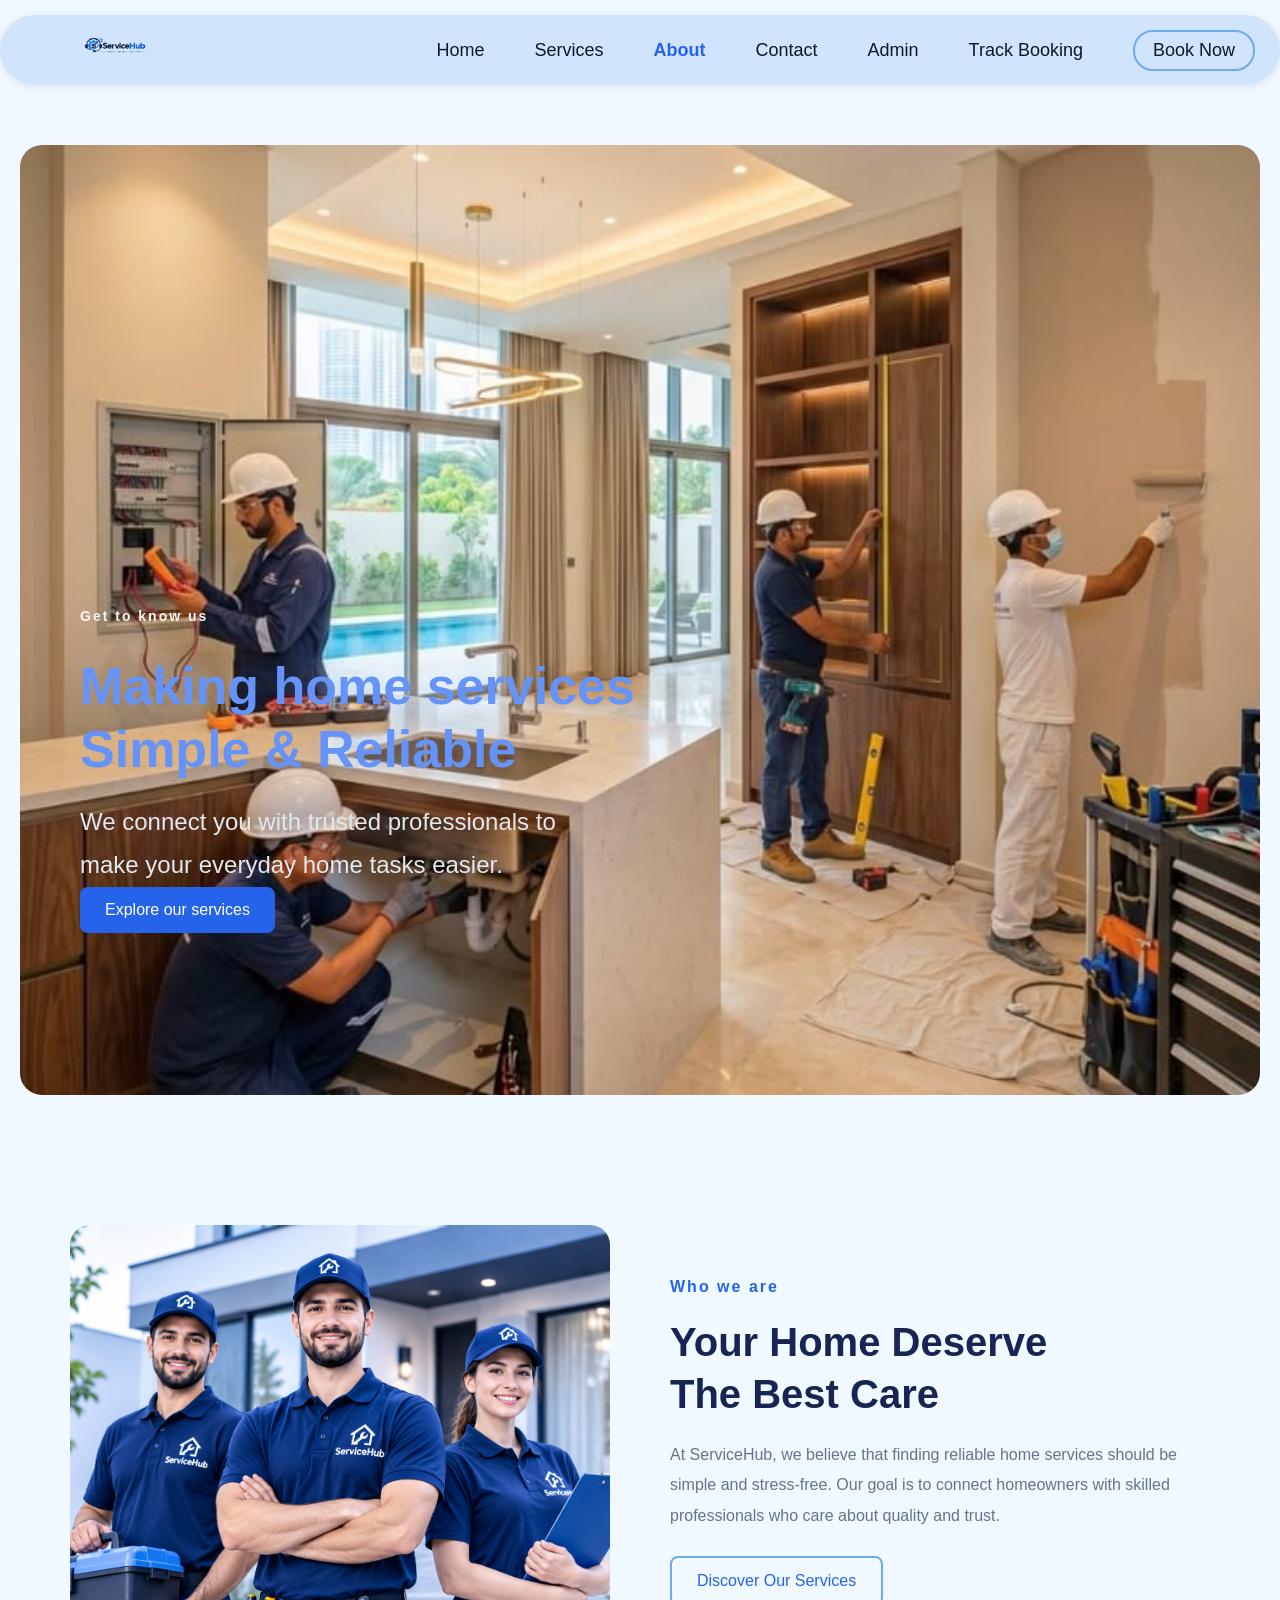
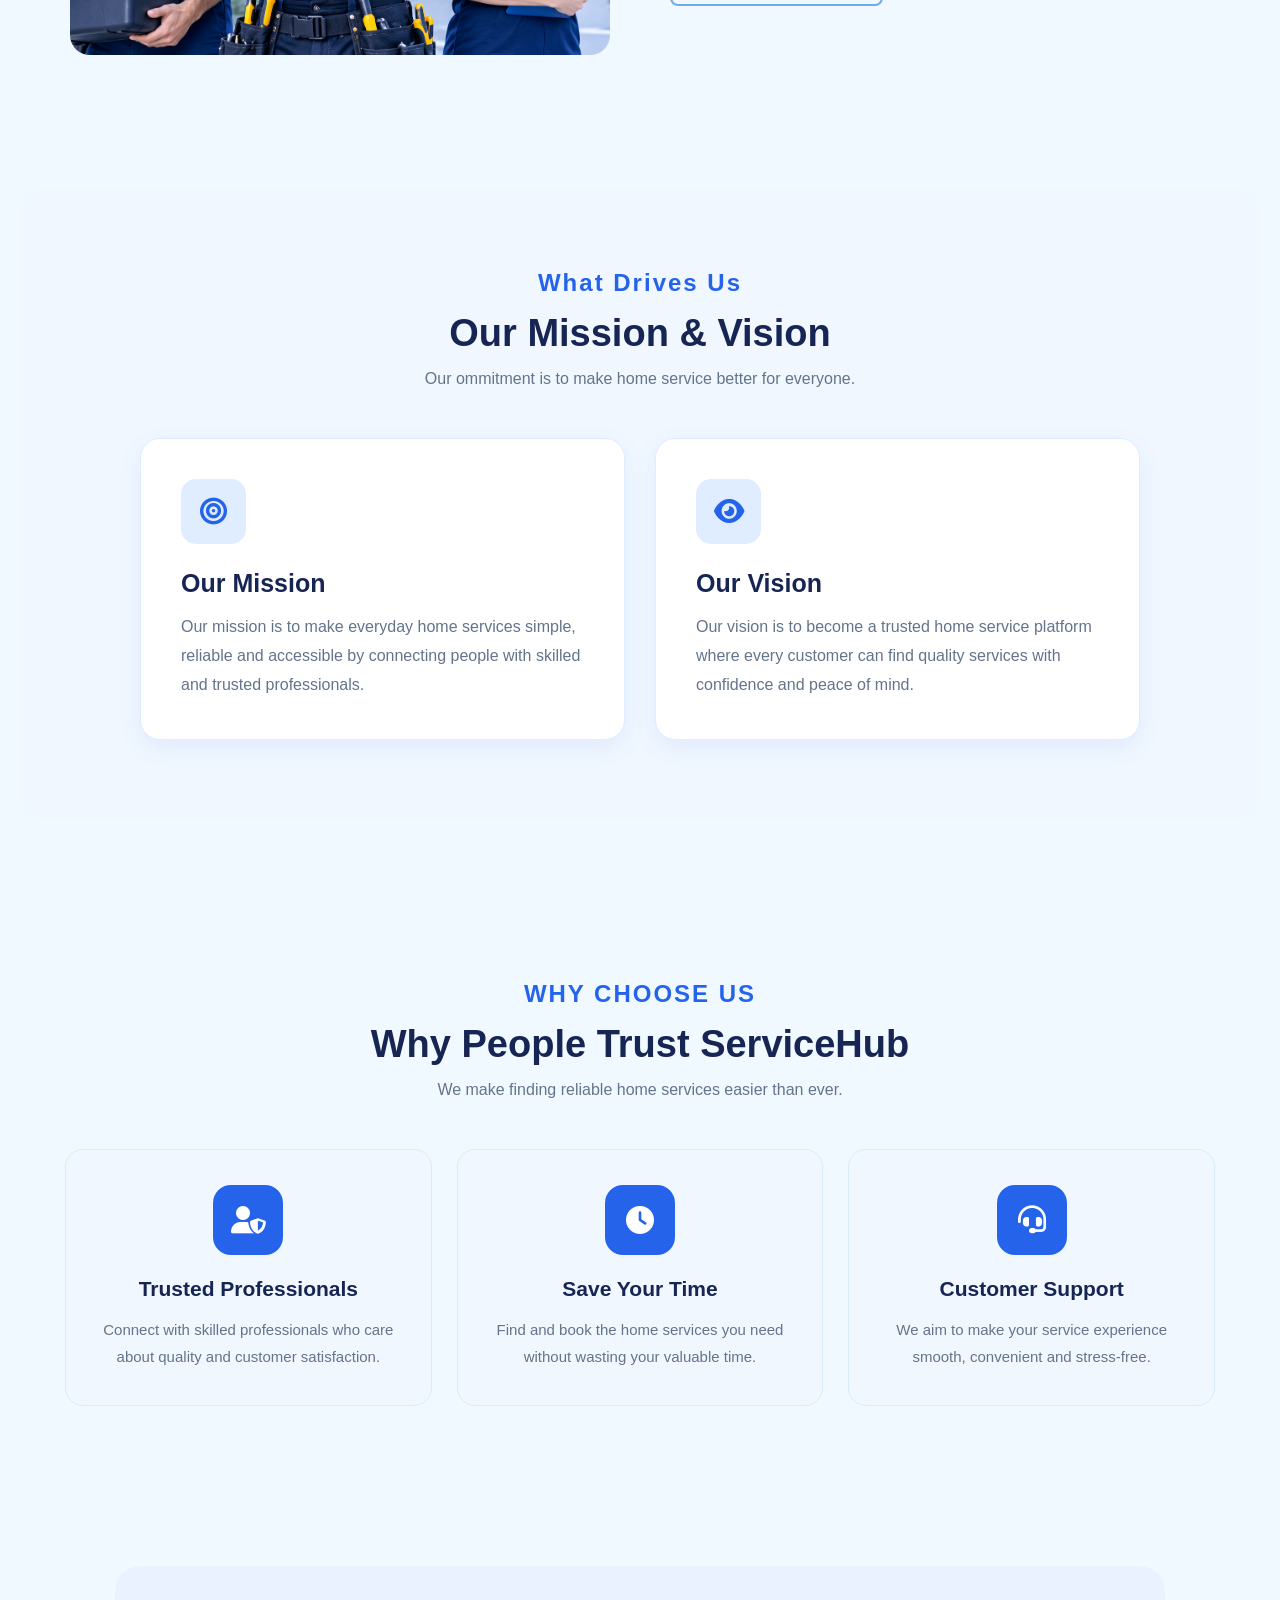
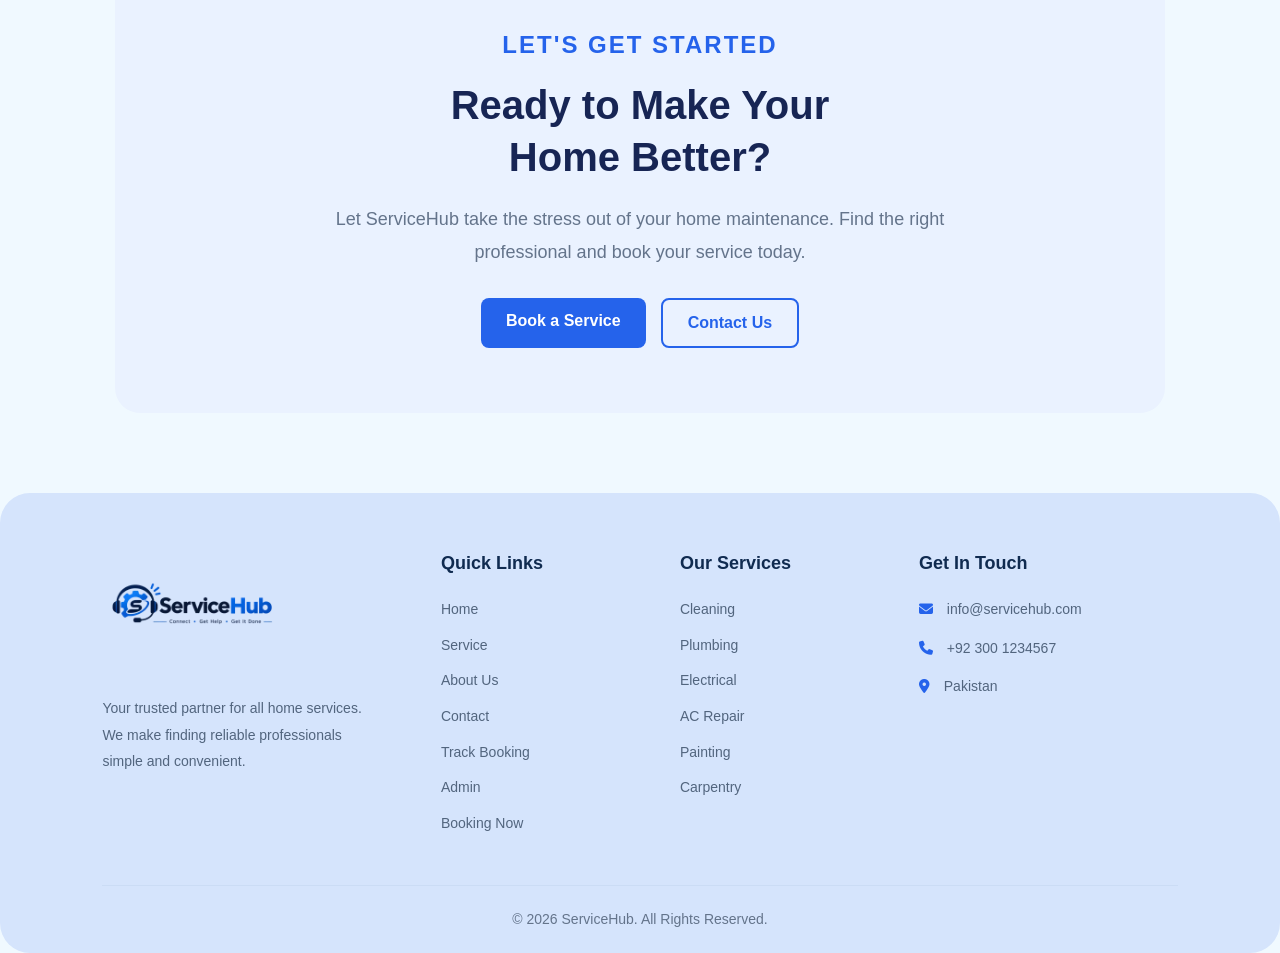
==== commit a46569a3: "Optimize logo image for better performance" ====
--- a/about.html
+++ b/about.html
@@ -18,7 +18,7 @@
         <nav class="navbar">
 
             <a href="index.html" class="logo">
-                <img src="./images/logo.png" alt="ServiceHub Logo">
+                <img src="./images/ServiceHub Tech Support Logo.webp" alt="ServiceHub Logo">
             </a>
 
             <div class="nav-links" id="nav-links">
@@ -175,7 +175,7 @@
         <div class="footer-container">
 
             <div class="footer-about">
-                <img src="./images/logo.png" alt="ServiceHub Logo" class="footer-logo">
+                <img src="./images/ServiceHub Tech Support Logo.webp" alt="ServiceHub Logo" class="footer-logo">
 
                 <p>
                     Your trusted partner for all home services.
